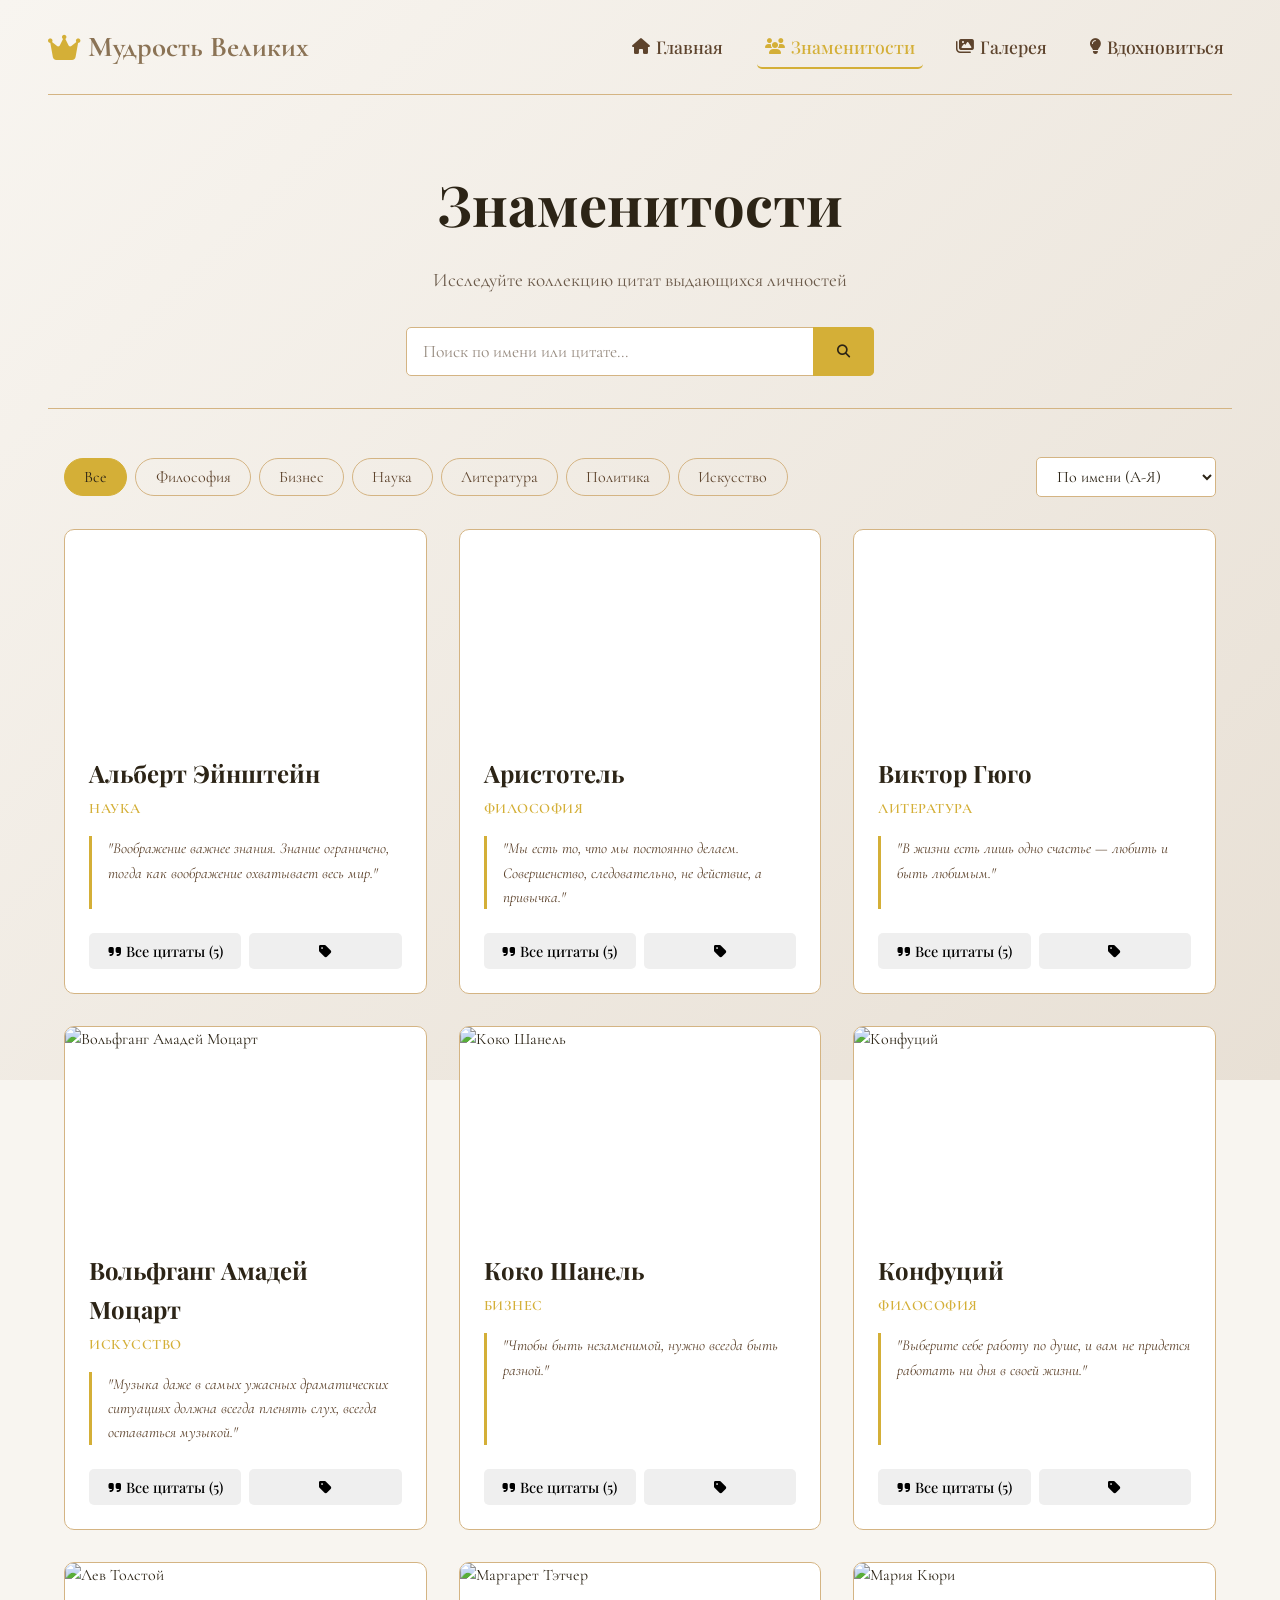
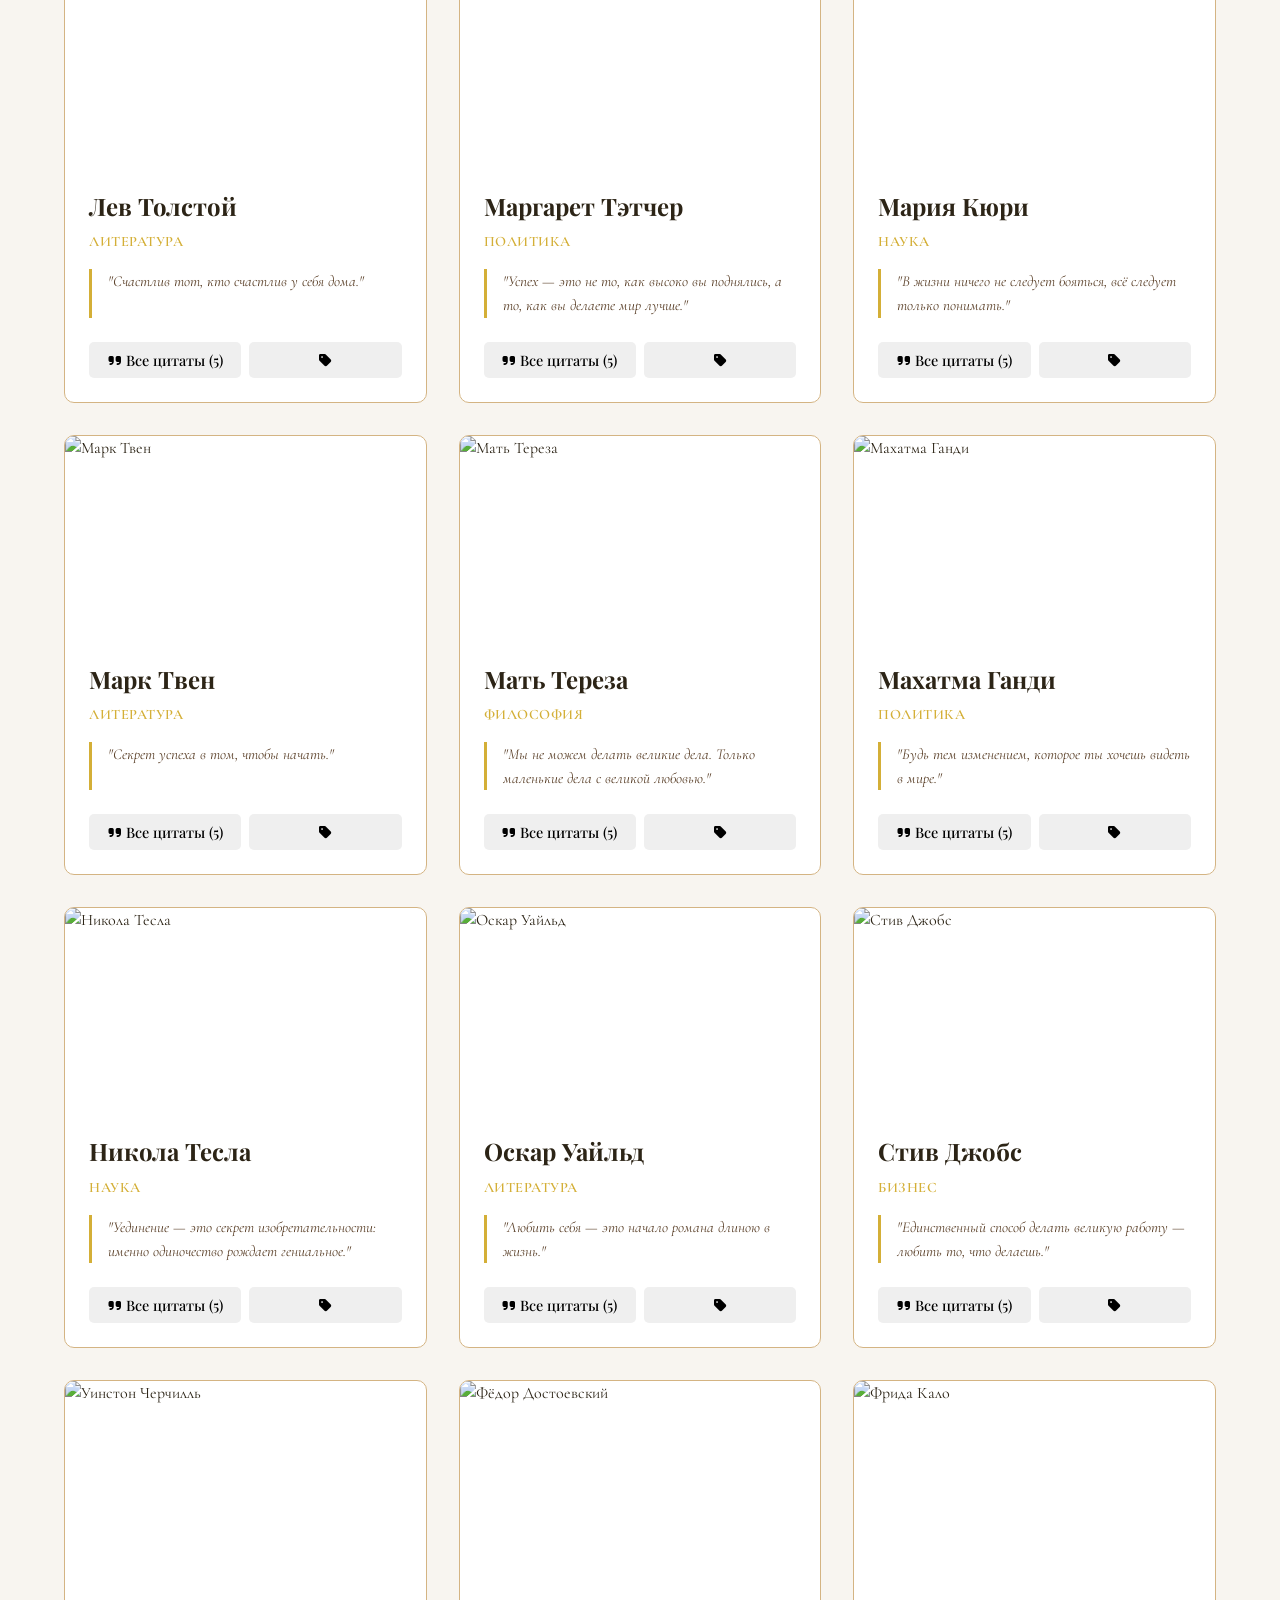
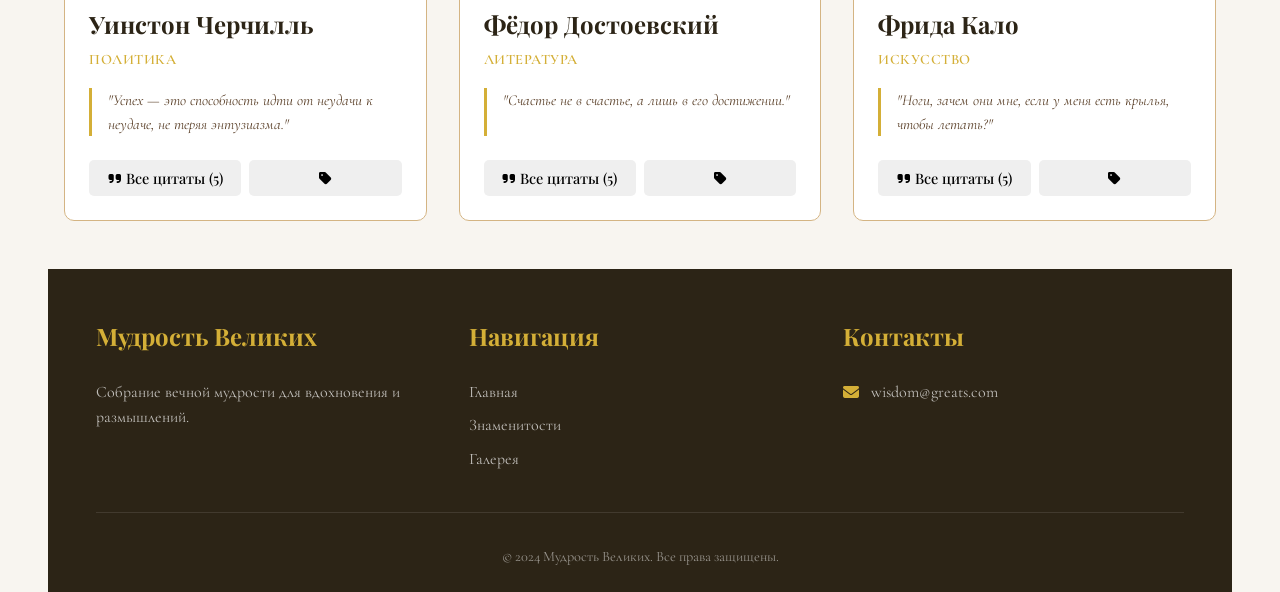
==== celebrities.html @ a95e8fc2 "Add files via upload" ====
<!DOCTYPE html>
<html lang="ru">
<head>
    <meta charset="UTF-8">
    <meta name="viewport" content="width=device-width, initial-scale=1.0">
    <title>Мудрость Великих - Знаменитости</title>
    <link rel="stylesheet" href="style.css">
    <link rel="stylesheet" href="https://cdnjs.cloudflare.com/ajax/libs/font-awesome/6.4.0/css/all.min.css">
    <link href="https://fonts.googleapis.com/css2?family=Cormorant+Garamond:wght@400;500;600;700&family=Playfair+Display:wght@400;500;600;700&display=swap" rel="stylesheet">
</head>
<body>
    <div class="parallax-bg"></div>
    <div class="container">
        <header>
            <nav class="navbar">
                <div class="logo">
                    <i class="fas fa-crown"></i>
                    <span>Мудрость Великих</span>
                </div>
                <ul class="nav-links">
                    <li><a href="index.html"><i class="fas fa-home"></i> Главная</a></li>
                    <li><a href="celebrities.html" class="active"><i class="fas fa-users"></i> Знаменитости</a></li>
                    <li><a href="gallery.html"><i class="fas fa-images"></i> Галерея</a></li>
                    <li><a href="#" id="inspireBtn"><i class="fas fa-lightbulb"></i> Вдохновиться</a></li>
                </ul>
            </nav>
        </header>

        <main>
            <section class="page-header">
                <h1>Знаменитости</h1>
                <p>Исследуйте коллекцию цитат выдающихся личностей</p>
                <div class="search-box">
                    <input type="text" id="searchInput" placeholder="Поиск по имени или цитате...">
                    <button id="searchBtn"><i class="fas fa-search"></i></button>
                </div>
            </section>

            <section class="filter-section">
                <div class="filter-tags" id="categoryFilters">
                    <button class="filter-tag active" data-category="all">Все</button>
                    <button class="filter-tag" data-category="Философия">Философия</button>
                    <button class="filter-tag" data-category="Бизнес">Бизнес</button>
                    <button class="filter-tag" data-category="Наука">Наука</button>
                    <button class="filter-tag" data-category="Литература">Литература</button>
                    <button class="filter-tag" data-category="Политика">Политика</button>
                    <button class="filter-tag" data-category="Искусство">Искусство</button>
                </div>
                <div class="sort-options">
                    <select id="sortSelect">
                        <option value="name">По имени (А-Я)</option>
                        <option value="name-desc">По имени (Я-А)</option>
                    </select>
                </div>
            </section>

            <div class="category-header" id="categoryHeader" style="display: none;">
                <h2>Раздел: <span id="selectedCategory"></span></h2>
                <button class="btn btn-small" id="clearCategoryBtn"><i class="fas fa-times"></i> Очистить</button>
            </div>

            <section class="celebrities-grid" id="celebritiesContainer">
            </section>

            <div class="modal" id="quoteModal">
                <div class="modal-content">
                    <span class="close-modal">&times;</span>
                    <div class="modal-body" id="modalBody"></div>
                </div>
            </div>
        </main>

        <footer>
            <div class="footer-content">
                <div class="footer-section">
                    <h3>Мудрость Великих</h3>
                    <p>Собрание вечной мудрости для вдохновения и размышлений.</p>
                </div>
                <div class="footer-section">
                    <h3>Навигация</h3>
                    <ul>
                        <li><a href="index.html">Главная</a></li>
                        <li><a href="celebrities.html">Знаменитости</a></li>
                        <li><a href="gallery.html">Галерея</a></li>
                    </ul>
                </div>
                <div class="footer-section">
                    <h3>Контакты</h3>
                    <p><i class="fas fa-envelope"></i> wisdom@greats.com</p>
                </div>
            </div>
            <div class="footer-bottom">
                <p>&copy; 2024 Мудрость Великих. Все права защищены.</p>
            </div>
        </footer>
    </div>

    <div class="fullscreen-modal" id="inspireModal">
        <div class="fullscreen-modal-content">
            <span class="close-fullscreen-modal">&times;</span>
            <div class="fullscreen-modal-body" id="inspireModalBody">
                <div class="loading-spinner">
                    <i class="fas fa-spinner fa-spin"></i>
                </div>
            </div>
        </div>
    </div>

    <script src="data.js"></script>
    <script src="script.js"></script>
</body>
</html>
---- style.css ----
* {
    margin: 0;
    padding: 0;
    box-sizing: border-box;
}

:root {
    --gold: #d4af37;
    --gold-dark: #b8941f;
    --brown-dark: #2c2416;
    --brown-medium: #5d432c;
    --brown-light: #8b7355;
    --cream: #f8f5f0;
    --cream-dark: #e8e0d5;
    --text-primary: #2c2416;
    --text-secondary: #5d432c;
    --text-muted: #6b5a4a;
    --bg-primary: #f8f5f0;
    --bg-secondary: #ffffff;
    --border-color: #d4b483;
    --spacing-xs: 0.5rem;
    --spacing-sm: 1rem;
    --spacing-md: 1.5rem;
    --spacing-lg: 2rem;
    --spacing-xl: 3rem;
    --border-radius: 10px;
    --container-padding: clamp(1rem, 5vw, 3rem);
    --shadow: 0 4px 6px rgba(0, 0, 0, 0.1);
    --shadow-hover: 0 8px 16px rgba(0, 0, 0, 0.15);
}

html {
    font-size: 16px;
    scroll-behavior: smooth;
}

body {
    font-family: 'Cormorant Garamond', serif;
    background-color: var(--bg-primary);
    color: var(--text-primary);
    line-height: 1.6;
    position: relative;
    overflow-x: hidden;
    min-height: 100vh;
}

.parallax-bg {
    position: fixed;
    top: 0;
    left: 0;
    width: 100%;
    height: 120%;
    background-image: url('https://www.transparenttextures.com/patterns/old-wall.png'), 
                      linear-gradient(135deg, var(--cream) 0%, var(--cream-dark) 100%);
    z-index: -1;
    will-change: transform;
}

.container {
    max-width: 1440px;
    margin: 0 auto;
    padding: 0 var(--container-padding);
    position: relative;
    z-index: 1;
    width: 100%;
}

/* Навигация */
.navbar {
    display: flex;
    justify-content: space-between;
    align-items: center;
    padding: var(--spacing-md) 0;
    border-bottom: 1px solid var(--border-color);
    margin-bottom: var(--spacing-lg);
    flex-wrap: wrap;
    gap: var(--spacing-sm);
}

.logo {
    display: flex;
    align-items: center;
    font-size: clamp(1.5rem, 4vw, 1.8rem);
    font-weight: 700;
    color: var(--brown-light);
    white-space: nowrap;
}

.logo i {
    margin-right: var(--spacing-xs);
    color: var(--gold);
    font-size: clamp(1.2rem, 3vw, 1.8rem);
}

.nav-links {
    display: flex;
    list-style: none;
    flex-wrap: wrap;
    justify-content: flex-end;
    gap: clamp(0.5rem, 2vw, 2rem);
}

.nav-links li {
    margin: 0;
}

.nav-links a {
    text-decoration: none;
    color: var(--text-secondary);
    font-family: 'Playfair Display', serif;
    font-weight: 500;
    font-size: clamp(0.9rem, 2.5vw, 1.1rem);
    transition: all 0.3s ease;
    display: flex;
    align-items: center;
    padding: 0.5rem;
    border-radius: 5px;
    white-space: nowrap;
}

.nav-links a i {
    margin-right: 6px;
    font-size: 0.9em;
}

.nav-links a:hover {
    color: var(--gold);
    background-color: rgba(212, 175, 55, 0.1);
}

.nav-links a.active {
    color: var(--gold);
    border-bottom: 2px solid var(--gold);
    padding-bottom: calc(0.5rem - 2px);
}

/* Герой-секция */
.hero {
    background: linear-gradient(rgba(44, 36, 22, 0.85), rgba(44, 36, 22, 0.85)), 
                url('https://images.unsplash.com/photo-1506784983877-45594efa4cbe?ixlib=rb-4.0.3&auto=format&fit=crop&w=1200&q=80');
    background-size: cover;
    background-position: center;
    color: #ffffff;
    padding: clamp(3rem, 10vw, 6rem) clamp(1rem, 5vw, 2rem);
    text-align: center;
    border-radius: var(--border-radius);
    margin-bottom: var(--spacing-xl);
    position: relative;
    overflow: hidden;
}

.hero h1 {
    font-size: clamp(2rem, 8vw, 4rem);
    font-family: 'Playfair Display', serif;
    margin-bottom: var(--spacing-sm);
    position: relative;
    line-height: 1.2;
    color: #ffffff;
}

.gold-text {
    color: var(--gold);
    text-shadow: 2px 2px 4px rgba(0, 0, 0, 0.5);
}

.subtitle {
    font-size: clamp(1rem, 3vw, 1.3rem);
    margin-bottom: var(--spacing-lg);
    opacity: 0.95;
    font-family: 'Cormorant Garamond', serif;
    max-width: 800px;
    margin-left: auto;
    margin-right: auto;
    color: rgba(255, 255, 255, 0.9);
}

.cta-buttons {
    display: flex;
    justify-content: center;
    gap: var(--spacing-sm);
    margin-top: var(--spacing-lg);
    flex-wrap: wrap;
}

.btn {
    padding: clamp(0.6rem, 2vw, 0.8rem) clamp(1.5rem, 4vw, 2rem);
    border: none;
    border-radius: 5px;
    font-family: 'Playfair Display', serif;
    font-size: clamp(0.9rem, 2.5vw, 1.1rem);
    cursor: pointer;
    transition: all 0.3s ease;
    text-decoration: none;
    display: inline-block;
    text-align: center;
    min-width: 180px;
    font-weight: 500;
}

.btn-primary {
    background-color: var(--gold);
    color: var(--brown-dark);
}

.btn-primary:hover {
    background-color: var(--gold-dark);
    transform: translateY(-2px);
    box-shadow: var(--shadow-hover);
}

.btn-secondary {
    background-color: transparent;
    color: #ffffff;
    border: 2px solid #ffffff;
}

.btn-secondary:hover {
    background-color: rgba(255, 255, 255, 0.1);
}

.btn-small {
    padding: 0.5rem 1rem;
    font-size: 0.9rem;
    min-width: auto;
}

/* Секции */
section {
    margin-bottom: var(--spacing-xl);
}

section h2 {
    font-family: 'Playfair Display', serif;
    font-size: clamp(1.8rem, 5vw, 2.5rem);
    color: var(--text-primary);
    margin-bottom: var(--spacing-lg);
    text-align: center;
    position: relative;
    padding: 0 var(--spacing-sm);
}

section h2::after {
    content: '';
    display: block;
    width: min(100px, 30%);
    height: 2px;
    background-color: var(--gold);
    margin: var(--spacing-sm) auto 0;
}

/* Карточка цитаты */
.quote-card {
    background: var(--bg-secondary);
    border: 1px solid var(--border-color);
    border-radius: var(--border-radius);
    padding: clamp(1.5rem, 4vw, 2rem);
    box-shadow: var(--shadow);
    max-width: 800px;
    margin: 0 auto;
    position: relative;
}

.quote-card::before {
    content: '"';
    position: absolute;
    top: -20px;
    left: 20px;
    font-size: 5rem;
    color: var(--gold);
    opacity: 0.2;
    font-family: 'Playfair Display', serif;
}

.quote-text {
    font-size: clamp(1.2rem, 3vw, 1.5rem);
    font-style: italic;
    margin-bottom: var(--spacing-md);
    color: var(--text-primary);
    line-height: 1.8;
    padding-right: var(--spacing-sm);
}

.quote-author {
    display: flex;
    align-items: center;
    margin-bottom: var(--spacing-md);
    flex-wrap: wrap;
    gap: var(--spacing-sm);
}

.author-avatar {
    width: clamp(50px, 8vw, 60px);
    height: clamp(50px, 8vw, 60px);
    border-radius: 50%;
    border: 3px solid var(--gold);
    object-fit: cover;
}

.author-info h4 {
    font-family: 'Playfair Display', serif;
    font-size: clamp(1rem, 2.5vw, 1.2rem);
    color: var(--text-primary);
}

.author-info p {
    color: var(--text-muted);
    font-size: clamp(0.8rem, 2vw, 0.9rem);
}

.quote-actions {
    display: flex;
    justify-content: flex-end;
}

/* Карта мира */
.world-map-section {
    margin-bottom: var(--spacing-xl);
    text-align: center;
    padding: 0 var(--spacing-sm);
}

.world-map-section p {
    color: var(--text-muted);
    margin-bottom: var(--spacing-md);
}

.world-map {
    height: clamp(300px, 50vh, 500px);
    width: 100%;
    border-radius: var(--border-radius);
    border: 2px solid var(--border-color);
    box-shadow: var(--shadow);
    z-index: 1;
    margin-top: var(--spacing-md);
}

/* О нас */
.about-content {
    display: grid;
    grid-template-columns: repeat(auto-fit, minmax(300px, 1fr));
    gap: var(--spacing-lg);
    align-items: center;
    padding: 0 var(--spacing-sm);
}

.about-text {
    text-align: left;
}

.about-text p {
    margin-bottom: var(--spacing-sm);
    font-size: clamp(1rem, 2.5vw, 1.1rem);
    color: var(--text-secondary);
    line-height: 1.8;
}

.about-stats {
    display: flex;
    justify-content: space-around;
    flex-wrap: wrap;
    gap: var(--spacing-md);
}

.stat {
    text-align: center;
    padding: var(--spacing-sm);
    min-width: 120px;
}

.stat i {
    font-size: clamp(1.5rem, 4vw, 2rem);
    color: var(--gold);
    margin-bottom: var(--spacing-xs);
}

.stat h3 {
    font-size: clamp(1.5rem, 4vw, 2rem);
    color: var(--text-primary);
    font-family: 'Playfair Display', serif;
}

.stat p {
    color: var(--text-muted);
    font-size: clamp(0.9rem, 2vw, 1rem);
}

/* Страница знаменитостей */
.page-header {
    text-align: center;
    margin-bottom: var(--spacing-xl);
    padding: var(--spacing-lg) 0;
    border-bottom: 1px solid var(--border-color);
}

.page-header h1 {
    font-family: 'Playfair Display', serif;
    font-size: clamp(2rem, 6vw, 3.5rem);
    color: var(--text-primary);
    margin-bottom: var(--spacing-sm);
    padding: 0 var(--spacing-sm);
}

.page-header p {
    font-size: clamp(1rem, 2.5vw, 1.2rem);
    color: var(--text-muted);
    max-width: 600px;
    margin: 0 auto var(--spacing-lg);
    padding: 0 var(--spacing-sm);
}

.search-box {
    max-width: 500px;
    margin: 0 auto;
    position: relative;
    padding: 0 var(--spacing-sm);
}

.search-box input {
    width: 100%;
    padding: 0.8rem 1rem;
    border: 1px solid var(--border-color);
    border-radius: 5px;
    font-family: 'Cormorant Garamond', serif;
    font-size: 1.1rem;
    background-color: var(--bg-secondary);
    color: var(--text-primary);
}

.search-box input::placeholder {
    color: var(--text-muted);
    opacity: 0.7;
}

.search-box button {
    position: absolute;
    right: var(--spacing-sm);
    top: 0;
    height: 100%;
    background-color: var(--gold);
    border: none;
    border-radius: 0 5px 5px 0;
    padding: 0 1.5rem;
    cursor: pointer;
    color: var(--brown-dark);
}

.filter-section {
    display: flex;
    justify-content: space-between;
    align-items: center;
    margin-bottom: var(--spacing-lg);
    flex-wrap: wrap;
    gap: var(--spacing-md);
    padding: 0 var(--spacing-sm);
}

.filter-tags {
    display: flex;
    flex-wrap: wrap;
    gap: 0.5rem;
    flex: 1;
}

.filter-tag {
    padding: 0.5rem 1.2rem;
    border: 1px solid var(--border-color);
    background-color: transparent;
    border-radius: 25px;
    cursor: pointer;
    font-family: 'Cormorant Garamond', serif;
    font-size: clamp(0.9rem, 2vw, 1rem);
    transition: all 0.3s ease;
    color: var(--text-secondary);
    white-space: nowrap;
}

.filter-tag:hover {
    background-color: rgba(212, 175, 55, 0.1);
}

.filter-tag.active {
    background-color: var(--gold);
    color: var(--brown-dark);
    border-color: var(--gold);
}

.sort-options {
    min-width: 180px;
}

.sort-options select {
    width: 100%;
    padding: 0.5rem 1rem;
    border: 1px solid var(--border-color);
    border-radius: 5px;
    background-color: var(--bg-secondary);
    font-family: 'Cormorant Garamond', serif;
    font-size: 1rem;
    color: var(--text-primary);
    cursor: pointer;
}

.category-header {
    display: flex;
    justify-content: space-between;
    align-items: center;
    margin: 0 var(--spacing-sm) var(--spacing-lg);
    padding: var(--spacing-sm) var(--spacing-md);
    background-color: rgba(212, 175, 55, 0.1);
    border-radius: 5px;
    border-left: 4px solid var(--gold);
    flex-wrap: wrap;
    gap: var(--spacing-sm);
}

.category-header h2 {
    font-family: 'Playfair Display', serif;
    color: var(--text-primary);
    font-size: clamp(1.2rem, 3vw, 1.5rem);
    margin: 0;
}

.category-header span {
    color: var(--gold);
    font-weight: bold;
}

/* Сетка знаменитостей */
.celebrities-grid {
    display: grid;
    grid-template-columns: repeat(auto-fill, minmax(280px, 1fr));
    gap: clamp(1rem, 3vw, 2rem);
    margin-bottom: var(--spacing-xl);
    padding: 0 var(--spacing-sm);
}

.celebrity-card {
    background: var(--bg-secondary);
    border: 1px solid var(--border-color);
    border-radius: var(--border-radius);
    overflow: hidden;
    transition: transform 0.3s ease, box-shadow 0.3s ease;
    position: relative;
    cursor: pointer;
    height: 100%;
    display: flex;
    flex-direction: column;
}

.celebrity-card:hover {
    transform: translateY(-5px);
    box-shadow: var(--shadow-hover);
}

.celebrity-image {
    height: 200px;
    overflow: hidden;
    position: relative;
}

.celebrity-image::after {
    content: '';
    position: absolute;
    bottom: 0;
    left: 0;
    right: 0;
    height: 50px;
    background: linear-gradient(to top, var(--bg-secondary), transparent);
    pointer-events: none;
}

.celebrity-image img {
    width: 100%;
    height: 100%;
    object-fit: cover;
    transition: transform 0.3s ease;
}

.celebrity-card:hover .celebrity-image img {
    transform: scale(1.05);
}

.celebrity-info {
    padding: var(--spacing-md);
    flex: 1;
    display: flex;
    flex-direction: column;
}

.celebrity-info h3 {
    font-family: 'Playfair Display', serif;
    font-size: clamp(1.2rem, 3vw, 1.5rem);
    color: var(--text-primary);
    margin-bottom: 0.3rem;
}

.celebrity-category {
    color: var(--gold);
    font-size: 0.9rem;
    margin-bottom: var(--spacing-sm);
    font-weight: 600;
    text-transform: uppercase;
    letter-spacing: 0.5px;
}

.celebrity-quote {
    font-style: italic;
    color: var(--text-secondary);
    margin-bottom: var(--spacing-md);
    line-height: 1.6;
    border-left: 3px solid var(--gold);
    padding-left: var(--spacing-sm);
    font-size: 0.95rem;
    flex: 1;
}

.celebrity-actions {
    display: flex;
    gap: 0.5rem;
    margin-top: auto;
}

.celebrity-actions .btn {
    flex: 1;
    padding: 0.5rem;
    font-size: 0.9rem;
}

/* Модальные окна */
.modal {
    display: none;
    position: fixed;
    top: 0;
    left: 0;
    width: 100%;
    height: 100%;
    background-color: rgba(0, 0, 0, 0.85);
    z-index: 1000;
    justify-content: center;
    align-items: center;
    padding: var(--spacing-md);
}

.modal-content {
    background-color: var(--bg-secondary);
    padding: clamp(1.5rem, 5vw, 2rem);
    border-radius: var(--border-radius);
    max-width: 600px;
    width: 100%;
    max-height: 80vh;
    overflow-y: auto;
    position: relative;
    margin: auto;
    border: 1px solid var(--border-color);
}

.close-modal {
    position: absolute;
    top: var(--spacing-sm);
    right: var(--spacing-md);
    font-size: 2rem;
    cursor: pointer;
    color: var(--text-muted);
    line-height: 1;
    z-index: 1001;
    transition: color 0.3s;
}

.close-modal:hover {
    color: var(--gold);
}

/* Fullscreen модальное окно */
.fullscreen-modal {
    display: none;
    position: fixed;
    top: 0;
    left: 0;
    width: 100%;
    height: 100%;
    background: linear-gradient(135deg, rgba(44,36,22,0.98) 0%, rgba(92,76,58,0.98) 100%);
    z-index: 2000;
    justify-content: center;
    align-items: center;
    padding: var(--spacing-lg);
}

.fullscreen-modal-content {
    width: 100%;
    max-width: 900px;
    position: relative;
    margin: auto;
}

.close-fullscreen-modal {
    position: absolute;
    top: -50px;
    right: 0;
    font-size: 3rem;
    color: var(--gold);
    cursor: pointer;
    transition: color 0.3s;
    z-index: 2001;
    line-height: 1;
}

@media (max-width: 768px) {
    .close-fullscreen-modal {
        top: -40px;
        font-size: 2.5rem;
    }
}

.close-fullscreen-modal:hover {
    color: #ffffff;
}

.fullscreen-modal-body {
    color: #ffffff;
    text-align: center;
}

.fullscreen-quote-content {
    padding: var(--spacing-lg);
}

.fullscreen-quote-icon {
    font-size: clamp(3rem, 10vw, 5rem);
    color: var(--gold);
    margin-bottom: var(--spacing-lg);
    opacity: 0.8;
}

.fullscreen-quote-text {
    font-size: clamp(1.5rem, 5vw, 3rem);
    font-family: 'Playfair Display', serif;
    line-height: 1.4;
    margin-bottom: var(--spacing-xl);
    font-style: italic;
    color: #ffffff;
}

.fullscreen-quote-author {
    display: flex;
    align-items: center;
    justify-content: center;
    gap: clamp(1rem, 3vw, 2rem);
    margin-bottom: var(--spacing-xl);
    flex-wrap: wrap;
}

.fullscreen-quote-author img {
    width: clamp(60px, 15vw, 100px);
    height: clamp(60px, 15vw, 100px);
    border-radius: 50%;
    border: 4px solid var(--gold);
    object-fit: cover;
}

.fullscreen-quote-author h3 {
    font-size: clamp(1.5rem, 4vw, 2rem);
    margin-bottom: 0.3rem;
    color: #ffffff;
}

.fullscreen-quote-author p {
    font-size: clamp(1rem, 2.5vw, 1.2rem);
    color: rgba(255, 255, 255, 0.8);
}

.fullscreen-quote-years {
    font-size: 0.9rem !important;
    color: rgba(255, 255, 255, 0.6) !important;
}

.fullscreen-new-quote {
    font-size: clamp(1rem, 3vw, 1.3rem);
    padding: clamp(0.8rem, 2vw, 1rem) clamp(2rem, 5vw, 3rem);
}

/* Галерея */
.gallery-grid {
    display: grid;
    grid-template-columns: repeat(auto-fill, minmax(300px, 1fr));
    gap: clamp(1rem, 3vw, 1.5rem);
    margin-bottom: var(--spacing-xl);
    padding: 0 var(--spacing-sm);
}

.gallery-item {
    position: relative;
    height: 300px;
    border-radius: var(--border-radius);
    overflow: hidden;
    cursor: pointer;
}

.gallery-item img {
    width: 100%;
    height: 100%;
    object-fit: cover;
    transition: transform 0.5s ease;
}

.gallery-item:hover img {
    transform: scale(1.05);
}

.gallery-overlay {
    position: absolute;
    bottom: 0;
    left: 0;
    right: 0;
    background: linear-gradient(transparent, rgba(44, 36, 22, 0.95));
    color: #ffffff;
    padding: 2rem 1.5rem 1.5rem;
    transform: translateY(100%);
    transition: transform 0.3s ease;
}

@media (min-width: 769px) {
    .gallery-item:hover .gallery-overlay {
        transform: translateY(0);
    }
}

@media (max-width: 768px) {
    .gallery-overlay {
        transform: translateY(0);
        background: linear-gradient(transparent, rgba(44, 36, 22, 0.9));
    }
}

.gallery-overlay h3 {
    font-family: 'Playfair Display', serif;
    font-size: 1.5rem;
    margin-bottom: 0.5rem;
    color: #ffffff;
}

.gallery-overlay p {
    font-size: 0.9rem;
    opacity: 0.9;
    margin-bottom: 1rem;
    font-style: italic;
    color: rgba(255, 255, 255, 0.9);
}

.gallery-tags {
    display: flex;
    gap: 0.5rem;
    flex-wrap: wrap;
}

.gallery-tag {
    background-color: rgba(212, 175, 55, 0.9);
    color: var(--brown-dark);
    padding: 0.3rem 0.8rem;
    border-radius: 15px;
    font-size: 0.8rem;
    font-weight: 600;
}

/* Таймлайн */
.timeline-section {
    margin-bottom: var(--spacing-xl);
    padding: 0 var(--spacing-sm);
}

.timeline {
    position: relative;
    max-width: 800px;
    margin: 0 auto;
}

.timeline::before {
    content: '';
    position: absolute;
    left: 50%;
    transform: translateX(-50%);
    width: 2px;
    height: 100%;
    background-color: var(--gold);
}

.timeline-item {
    display: flex;
    align-items: center;
    margin-bottom: var(--spacing-lg);
    position: relative;
}

.timeline-item:nth-child(odd) {
    flex-direction: row-reverse;
}

.timeline-date {
    flex: 1;
    padding: var(--spacing-sm);
    background-color: var(--bg-primary);
    border: 1px solid var(--border-color);
    border-radius: 5px;
    text-align: center;
    font-weight: 600;
    color: var(--text-primary);
    font-family: 'Playfair Display', serif;
    font-size: clamp(0.9rem, 2vw, 1rem);
}

.timeline-content {
    flex: 2;
    padding: var(--spacing-md);
    background-color: var(--bg-secondary);
    border: 1px solid var(--border-color);
    border-radius: var(--border-radius);
    box-shadow: var(--shadow);
    margin: 0 clamp(1rem, 3vw, 2rem);
}

.timeline-content h3 {
    font-family: 'Playfair Display', serif;
    color: var(--text-primary);
    margin-bottom: 0.3rem;
    font-size: clamp(1.1rem, 2.5vw, 1.3rem);
}

.timeline-content p {
    font-size: clamp(0.9rem, 2vw, 1rem);
    color: var(--text-muted);
}

/* Мобильная версия таймлайна */
@media (max-width: 768px) {
    .timeline::before {
        left: 20px;
    }
    
    .timeline-item {
        flex-direction: row !important;
        margin-left: 40px;
    }
    
    .timeline-item:nth-child(odd) {
        flex-direction: row !important;
    }
    
    .timeline-date {
        position: absolute;
        left: -60px;
        width: 50px;
        font-size: 0.8rem;
        padding: 0.5rem;
        background-color: var(--gold);
        color: var(--brown-dark);
    }
    
    .timeline-content {
        margin: 0 0 0 var(--spacing-md);
        flex: 1;
    }
}

/* Цитаты в модальном окне */
.celebrity-quotes-header {
    text-align: center;
    margin-bottom: var(--spacing-lg);
    padding-bottom: var(--spacing-md);
    border-bottom: 2px solid var(--gold);
}

.celebrity-quotes-header h2 {
    font-family: 'Playfair Display', serif;
    color: var(--text-primary);
    font-size: clamp(1.5rem, 4vw, 2rem);
}

.quotes-list {
    display: flex;
    flex-direction: column;
    gap: var(--spacing-md);
}

.quote-item {
    padding: var(--spacing-md);
    border-left: 4px solid var(--gold);
    background-color: var(--bg-primary);
    border-radius: 0 5px 5px 0;
    transition: all 0.3s ease;
    opacity: 0;
    transform: translateY(20px);
}

.quote-item.typewriter-animate {
    animation: slideIn 0.5s ease forwards;
}

.quote-item i {
    color: var(--gold);
    margin-right: 0.5rem;
    font-size: 1.2rem;
}

.quote-item p {
    font-size: clamp(1rem, 2.5vw, 1.1rem);
    font-style: italic;
    color: var(--text-secondary);
    display: inline;
}

/* Попап на карте */
.map-popup {
    text-align: center;
    min-width: 200px;
    max-width: 250px;
    padding: 0.5rem;
}

.map-popup h3 {
    font-family: 'Playfair Display', serif;
    color: var(--text-primary);
    margin-bottom: 0.3rem;
    font-size: 1.2rem;
}

.map-popup p {
    margin: 0.3rem 0;
    font-size: 0.9rem;
    color: var(--text-muted);
}

.map-popup-quotes {
    margin: 0.8rem 0;
    padding: 0.5rem;
    background-color: var(--bg-primary);
    border-radius: 5px;
    font-style: italic;
    color: var(--text-secondary);
    font-size: 0.85rem;
}

.map-popup .btn-small {
    margin-top: 0.5rem;
    width: 100%;
}

/* Футер */
footer {
    background-color: var(--brown-dark);
    color: rgba(255, 255, 255, 0.8);
    padding: var(--spacing-xl) 0 var(--spacing-md);
    margin-top: var(--spacing-xl);
    width: 100%;
}

.footer-content {
    display: grid;
    grid-template-columns: repeat(auto-fit, minmax(250px, 1fr));
    gap: var(--spacing-lg);
    margin-bottom: var(--spacing-lg);
    padding: 0 var(--container-padding);
}

.footer-section {
    text-align: left;
}

.footer-section h3 {
    font-family: 'Playfair Display', serif;
    font-size: 1.5rem;
    color: var(--gold);
    margin-bottom: var(--spacing-md);
}

.footer-section ul {
    list-style: none;
}

.footer-section ul li {
    margin-bottom: 0.5rem;
}

.footer-section ul li a {
    color: rgba(255, 255, 255, 0.7);
    text-decoration: none;
    transition: color 0.3s;
    font-size: 1rem;
}

.footer-section ul li a:hover {
    color: var(--gold);
}

.footer-section p {
    margin-bottom: 0.5rem;
    display: flex;
    align-items: center;
    gap: 0.5rem;
    font-size: 1rem;
    color: rgba(255, 255, 255, 0.7);
}

.footer-section p i {
    color: var(--gold);
    width: 20px;
}

.footer-bottom {
    text-align: center;
    padding-top: var(--spacing-lg);
    border-top: 1px solid rgba(255, 255, 255, 0.1);
    color: rgba(255, 255, 255, 0.5);
    font-size: 0.9rem;
    margin: 0 var(--container-padding);
}

/* Сообщения об ошибках */
.error-message, .no-results {
    text-align: center;
    padding: var(--spacing-xl);
    grid-column: 1 / -1;
}

.error-message i, .no-results i {
    font-size: 3rem;
    color: var(--gold);
    margin-bottom: var(--spacing-sm);
}

.error-message h3, .no-results h3 {
    color: var(--text-primary);
    margin-bottom: 0.5rem;
    font-size: 1.5rem;
}

.error-message p, .no-results p {
    color: var(--text-muted);
    font-size: 1.1rem;
}

/* Анимации */
@keyframes slideIn {
    to {
        opacity: 1;
        transform: translateY(0);
    }
}

@keyframes fadeIn {
    from {
        opacity: 0;
        transform: scale(0.9);
    }
    to {
        opacity: 1;
        transform: scale(1);
    }
}

.celebrity-card, .gallery-item, .quote-card {
    animation: fadeIn 0.5s ease-out;
}

/* Адаптивность для очень маленьких экранов */
@media (max-width: 480px) {
    :root {
        --spacing-lg: 1.5rem;
        --spacing-xl: 2rem;
    }
    
    .navbar {
        flex-direction: column;
        align-items: stretch;
    }
    
    .logo {
        justify-content: center;
    }
    
    .nav-links {
        justify-content: center;
    }
    
    .nav-links a {
        padding: 0.4rem;
        font-size: 0.85rem;
    }
    
    .btn {
        min-width: 140px;
    }
    
    .filter-section {
        flex-direction: column;
        align-items: stretch;
    }
    
    .filter-tags {
        justify-content: center;
    }
    
    .filter-tag {
        white-space: normal;
        text-align: center;
    }
    
    .category-header {
        flex-direction: column;
        text-align: center;
    }
    
    .celebrities-grid {
        grid-template-columns: 1fr;
    }
    
    .gallery-grid {
        grid-template-columns: 1fr;
    }
    
    .fullscreen-quote-author {
        flex-direction: column;
        text-align: center;
    }
    
    .footer-section {
        text-align: center;
    }
    
    .footer-section p {
        justify-content: center;
    }
}

/* Для планшетов */
@media (min-width: 481px) and (max-width: 768px) {
    .celebrities-grid {
        grid-template-columns: repeat(2, 1fr);
    }
    
    .gallery-grid {
        grid-template-columns: repeat(2, 1fr);
    }
    
    .about-content {
        grid-template-columns: 1fr;
        text-align: center;
    }
    
    .about-text {
        text-align: center;
    }
}

/* Для больших экранов */
@media (min-width: 1441px) {
    .container {
        max-width: 1600px;
    }
    
    .celebrities-grid {
        grid-template-columns: repeat(5, 1fr);
    }
    
    .gallery-grid {
        grid-template-columns: repeat(4, 1fr);
    }
}

/* Улучшения для touch-устройств */
@media (hover: none) {
    .gallery-overlay {
        transform: translateY(0);
        background: linear-gradient(transparent, rgba(44, 36, 22, 0.9));
    }
    
    .celebrity-card:hover {
        transform: none;
        box-shadow: var(--shadow);
    }
    
    .btn:hover {
        transform: none;
    }
}

/* Поддержка темной темы системы */
@media (prefers-color-scheme: dark) {
    :root {
        --text-primary: #f0f0f0;
        --text-secondary: #d0d0d0;
        --text-muted: #a0a0a0;
        --bg-primary: #1a1a1a;
        --bg-secondary: #2a2a2a;
        --border-color: #4a4a4a;
        --shadow: 0 4px 6px rgba(0, 0, 0, 0.3);
        --shadow-hover: 0 8px 16px rgba(0, 0, 0, 0.4);
    }
    
    .parallax-bg {
        background-image: url('https://www.transparenttextures.com/patterns/dark-wall.png'),
                          linear-gradient(135deg, #1a1a1a 0%, #2a2a2a 100%);
    }
    
    .filter-tag {
        background-color: var(--bg-secondary);
    }
    
    .filter-tag:hover {
        background-color: rgba(212, 175, 55, 0.2);
    }
    
    .search-box input {
        background-color: var(--bg-secondary);
        color: var(--text-primary);
    }
    
    .modal-content {
        border: 1px solid var(--border-color);
    }
    
    .quote-item {
        background-color: var(--bg-secondary);
    }
    
    .gallery-tag {
        background-color: var(--gold);
        color: #1a1a1a;
    }
    
    .gallery-overlay {
        background: linear-gradient(transparent, rgba(26, 26, 26, 0.95));
    }
}

/* Стили для коллекций */
.collections-section {
    margin-bottom: var(--spacing-xl);
    text-align: center;
}

.section-subtitle {
    color: var(--text-muted);
    margin-bottom: var(--spacing-lg);
    font-size: 1.2rem;
}

.collections-grid {
    display: grid;
    grid-template-columns: repeat(auto-fit, minmax(200px, 1fr));
    gap: var(--spacing-md);
    margin-top: var(--spacing-lg);
}

.collection-card {
    background: var(--bg-secondary);
    border: 1px solid var(--border-color);
    border-radius: var(--border-radius);
    padding: var(--spacing-lg);
    text-align: center;
    transition: all 0.3s ease;
    cursor: pointer;
    position: relative;
    overflow: hidden;
}

.collection-card:hover {
    transform: translateY(-5px);
    box-shadow: var(--shadow-hover);
    border-color: var(--gold);
}

.collection-card::before {
    content: '';
    position: absolute;
    top: 0;
    left: 0;
    right: 0;
    height: 4px;
    background: linear-gradient(90deg, var(--gold), var(--gold-dark));
    transform: scaleX(0);
    transition: transform 0.3s ease;
}

.collection-card:hover::before {
    transform: scaleX(1);
}

.collection-icon {
    font-size: 3rem;
    margin-bottom: var(--spacing-sm);
}

.collection-card h3 {
    font-family: 'Playfair Display', serif;
    color: var(--text-primary);
    margin-bottom: var(--spacing-xs);
    font-size: 1.3rem;
}

.collection-card p {
    color: var(--text-muted);
    font-size: 0.9rem;
    margin-bottom: var(--spacing-sm);
}

.collection-count {
    display: inline-block;
    padding: 0.3rem 0.8rem;
    background-color: rgba(212, 175, 55, 0.1);
    border-radius: 20px;
    color: var(--gold);
    font-size: 0.9rem;
    margin-bottom: var(--spacing-sm);
}

.collection-card .btn {
    width: 100%;
}

/* Модальное окно коллекции */
.modal-lg {
    max-width: 800px !important;
}

.collection-header {
    text-align: center;
    margin-bottom: var(--spacing-lg);
    padding-bottom: var(--spacing-md);
    border-bottom: 2px solid var(--gold);
}

.collection-header-icon {
    font-size: 4rem;
    margin-bottom: var(--spacing-sm);
}

.collection-header h2 {
    font-family: 'Playfair Display', serif;
    color: var(--text-primary);
    margin-bottom: var(--spacing-xs);
}

.collection-header p {
    color: var(--text-muted);
}

.collection-quotes-list {
    display: flex;
    flex-direction: column;
    gap: var(--spacing-md);
    max-height: 60vh;
    overflow-y: auto;
    padding-right: var(--spacing-sm);
}

.collection-quote-item {
    padding: var(--spacing-md);
    background-color: var(--bg-primary);
    border-radius: var(--border-radius);
    border-left: 4px solid var(--gold);
    animation: slideIn 0.5s ease forwards;
    opacity: 0;
    transform: translateY(20px);
}

.collection-quote-author {
    display: flex;
    align-items: center;
    gap: var(--spacing-sm);
    margin-bottom: var(--spacing-sm);
}

.collection-quote-author img {
    width: 50px;
    height: 50px;
    border-radius: 50%;
    object-fit: cover;
    border: 2px solid var(--gold);
}

.collection-quote-author h4 {
    font-family: 'Playfair Display', serif;
    color: var(--text-primary);
    margin-bottom: 0.2rem;
}

.collection-quote-author p {
    color: var(--text-muted);
    font-size: 0.9rem;
}

.collection-quote-text {
    font-style: italic;
    color: var(--text-secondary);
    line-height: 1.6;
    padding-left: var(--spacing-sm);
    border-left: 2px solid rgba(212, 175, 55, 0.3);
}

/* Анимация для появления цитат */
.fade-in {
    animation: fadeIn 0.5s ease forwards;
}

@keyframes fadeIn {
    from {
        opacity: 0;
        transform: translateY(20px);
    }
    to {
        opacity: 1;
        transform: translateY(0);
    }
}

/* Адаптивность для коллекций */
@media (max-width: 768px) {
    .collections-grid {
        grid-template-columns: repeat(2, 1fr);
    }
}

@media (max-width: 480px) {
    .collections-grid {
        grid-template-columns: 1fr;
    }
    
    .collection-quote-author {
        flex-direction: column;
        text-align: center;
    }
}
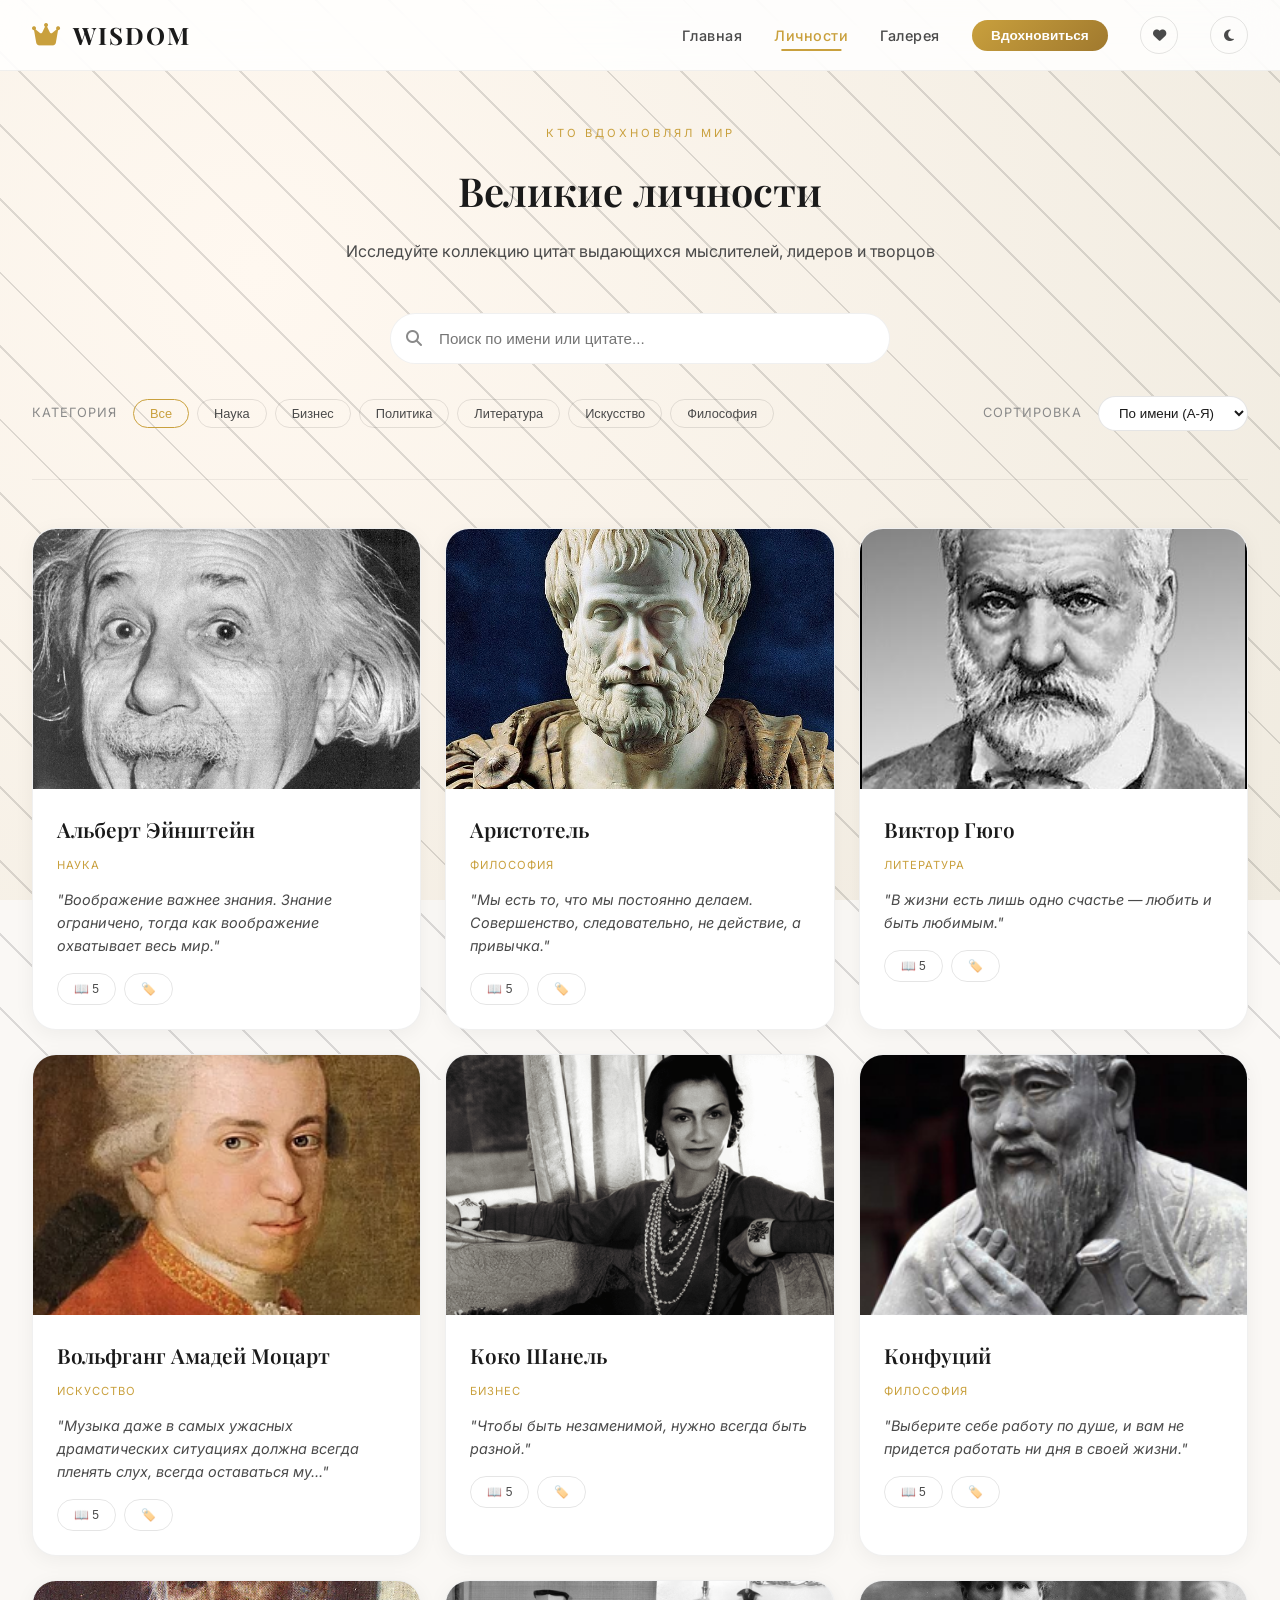
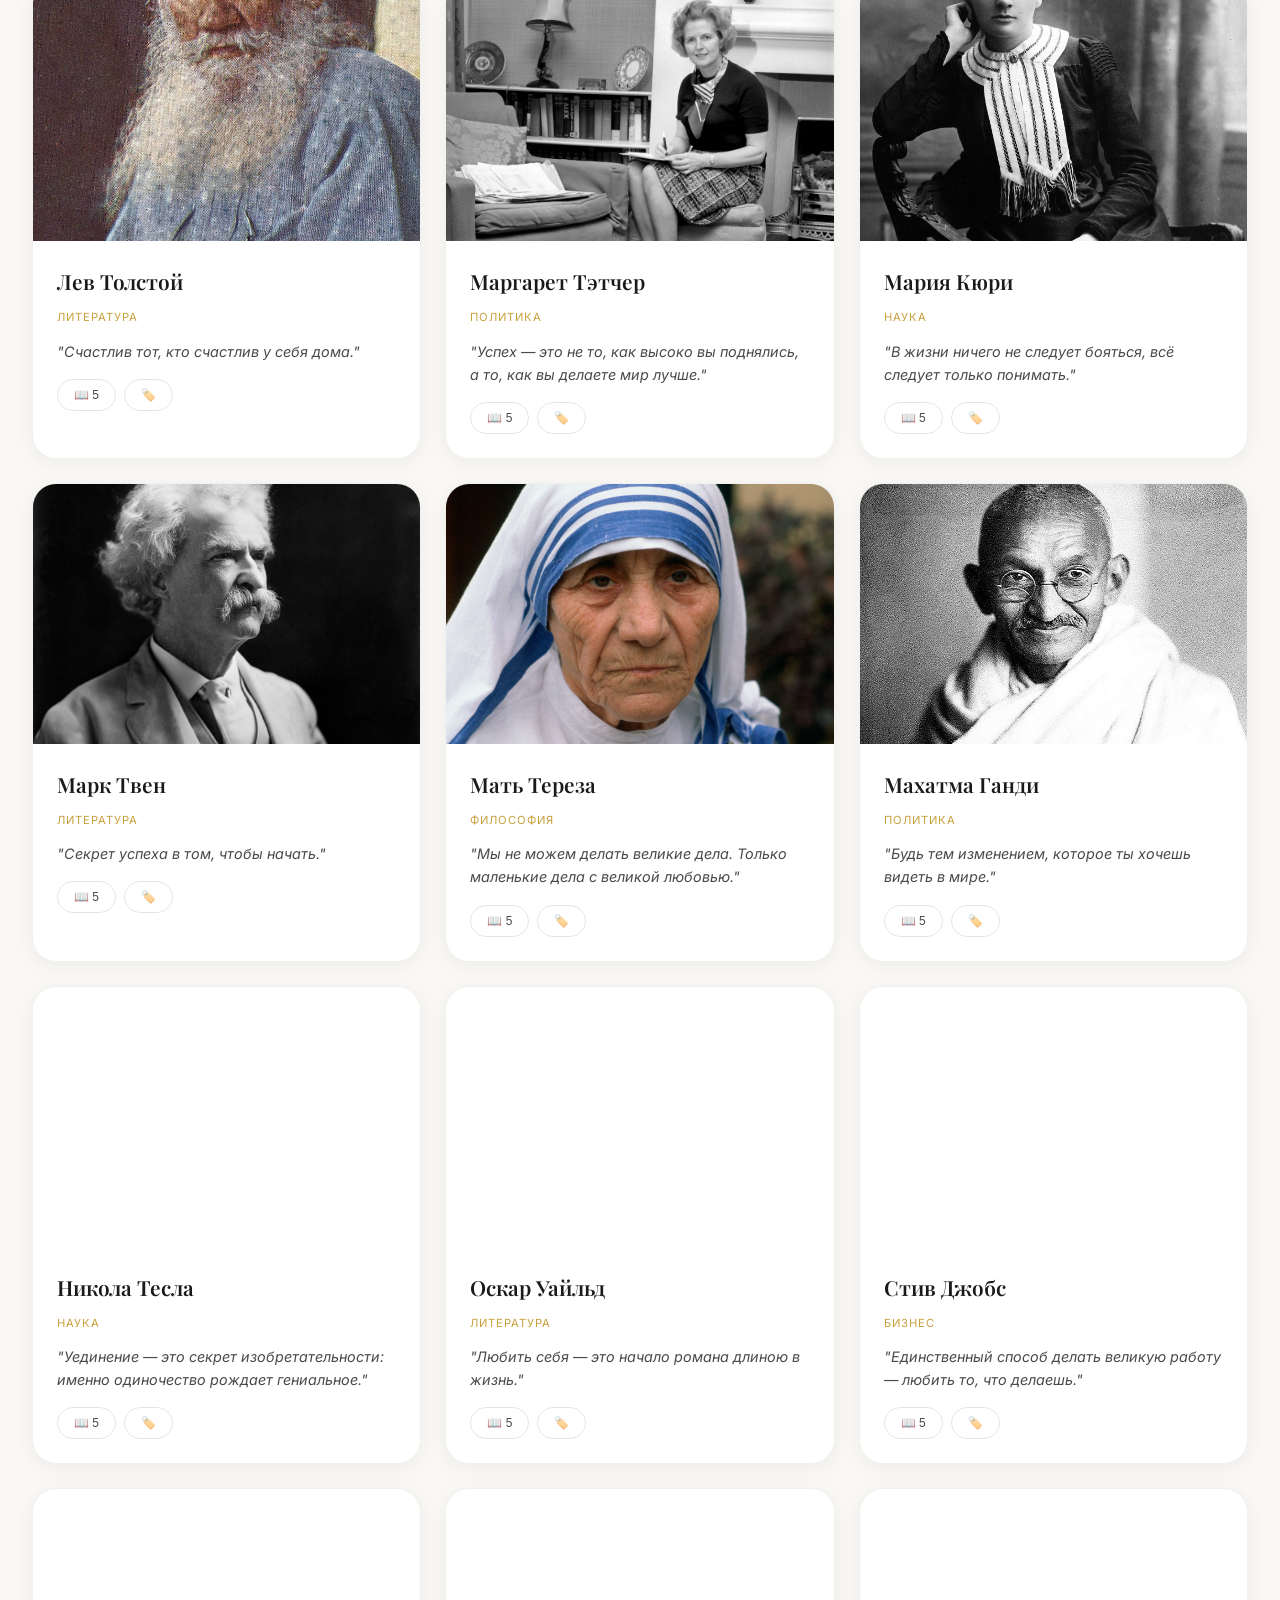
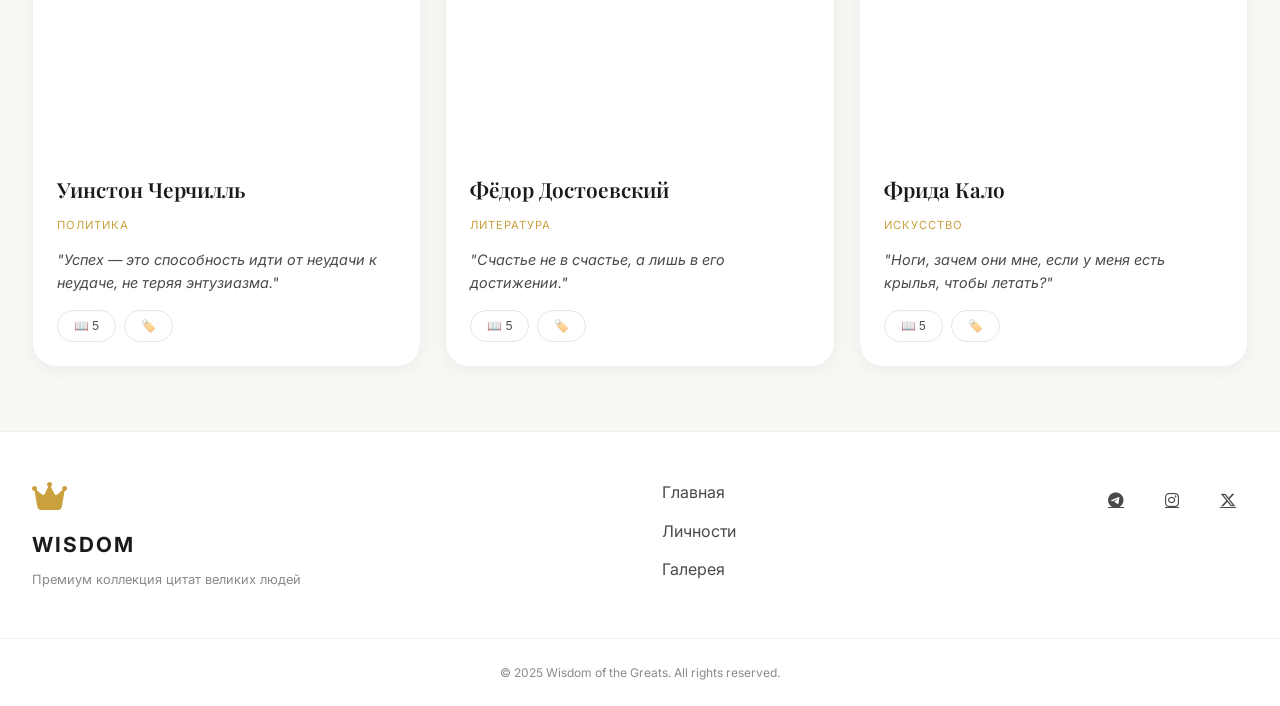
==== commit 87a80780: "Add files via upload" ====
--- a/celebrities.html
+++ b/celebrities.html
@@ -1,112 +1,111 @@
 <!DOCTYPE html>
 <html lang="ru">
+
 <head>
-    <meta charset="UTF-8">
-    <meta name="viewport" content="width=device-width, initial-scale=1.0">
-    <title>Мудрость Великих - Знаменитости</title>
-    <link rel="stylesheet" href="style.css">
-    <link rel="stylesheet" href="https://cdnjs.cloudflare.com/ajax/libs/font-awesome/6.4.0/css/all.min.css">
-    <link href="https://fonts.googleapis.com/css2?family=Cormorant+Garamond:wght@400;500;600;700&family=Playfair+Display:wght@400;500;600;700&display=swap" rel="stylesheet">
+  <meta charset="UTF-8">
+  <meta name="viewport" content="width=device-width, initial-scale=1.0, viewport-fit=cover">
+  <title>Личности | Мудрость Великих</title>
+  <link rel="stylesheet" href="style.css">
+  <link rel="stylesheet" href="https://cdnjs.cloudflare.com/ajax/libs/font-awesome/6.4.0/css/all.min.css">
+  <link
+    href="https://fonts.googleapis.com/css2?family=Inter:opsz,wght@14..32,300;14..32,400;14..32,500;14..32,600;14..32,700&family=Playfair+Display:wght@400;500;600;700;800;900&display=swap"
+    rel="stylesheet">
 </head>
+
 <body>
-    <div class="parallax-bg"></div>
-    <div class="container">
-        <header>
-            <nav class="navbar">
-                <div class="logo">
-                    <i class="fas fa-crown"></i>
-                    <span>Мудрость Великих</span>
-                </div>
-                <ul class="nav-links">
-                    <li><a href="index.html"><i class="fas fa-home"></i> Главная</a></li>
-                    <li><a href="celebrities.html" class="active"><i class="fas fa-users"></i> Знаменитости</a></li>
-                    <li><a href="gallery.html"><i class="fas fa-images"></i> Галерея</a></li>
-                    <li><a href="#" id="inspireBtn"><i class="fas fa-lightbulb"></i> Вдохновиться</a></li>
-                </ul>
-            </nav>
-        </header>
+  <div class="gradient-bg"></div>
+  <div class="parallax-bg"></div>
 
-        <main>
-            <section class="page-header">
-                <h1>Знаменитости</h1>
-                <p>Исследуйте коллекцию цитат выдающихся личностей</p>
-                <div class="search-box">
-                    <input type="text" id="searchInput" placeholder="Поиск по имени или цитате...">
-                    <button id="searchBtn"><i class="fas fa-search"></i></button>
-                </div>
-            </section>
+  <nav class="nav-premium">
+    <div class="nav-container">
+      <div class="logo-premium">
+        <i class="fas fa-crown"></i>
+        <span>WISDOM</span>
+      </div>
+      <div class="nav-links-premium">
+        <a href="index.html">Главная</a>
+        <a href="celebrities.html" class="active">Личности</a>
+        <a href="gallery.html">Галерея</a>
+        <button id="inspireBtnPremium" class="nav-cta">Вдохновиться</button>
+        <button id="favoritesBtnPremium" class="nav-icon"><i class="fas fa-heart"></i></button>
+        <button id="themeTogglePremium" class="nav-icon"><i class="fas fa-moon"></i></button>
+      </div>
+    </div>
+  </nav>
 
-            <section class="filter-section">
-                <div class="filter-tags" id="categoryFilters">
-                    <button class="filter-tag active" data-category="all">Все</button>
-                    <button class="filter-tag" data-category="Философия">Философия</button>
-                    <button class="filter-tag" data-category="Бизнес">Бизнес</button>
-                    <button class="filter-tag" data-category="Наука">Наука</button>
-                    <button class="filter-tag" data-category="Литература">Литература</button>
-                    <button class="filter-tag" data-category="Политика">Политика</button>
-                    <button class="filter-tag" data-category="Искусство">Искусство</button>
-                </div>
-                <div class="sort-options">
-                    <select id="sortSelect">
-                        <option value="name">По имени (А-Я)</option>
-                        <option value="name-desc">По имени (Я-А)</option>
-                    </select>
-                </div>
-            </section>
+  <main class="main-premium">
+    <div class="page-header-premium">
+      <div class="section-header center">
+        <span class="section-tag">Кто вдохновлял мир</span>
+        <h1>Великие личности</h1>
+        <p>Исследуйте коллекцию цитат выдающихся мыслителей, лидеров и творцов</p>
+      </div>
 
-            <div class="category-header" id="categoryHeader" style="display: none;">
-                <h2>Раздел: <span id="selectedCategory"></span></h2>
-                <button class="btn btn-small" id="clearCategoryBtn"><i class="fas fa-times"></i> Очистить</button>
-            </div>
+      <div class="search-premium">
+        <i class="fas fa-search"></i>
+        <input type="text" id="searchInputPremium" placeholder="Поиск по имени или цитате...">
+      </div>
 
-            <section class="celebrities-grid" id="celebritiesContainer">
-            </section>
-
-            <div class="modal" id="quoteModal">
-                <div class="modal-content">
-                    <span class="close-modal">&times;</span>
-                    <div class="modal-body" id="modalBody"></div>
-                </div>
-            </div>
-        </main>
-
-        <footer>
-            <div class="footer-content">
-                <div class="footer-section">
-                    <h3>Мудрость Великих</h3>
-                    <p>Собрание вечной мудрости для вдохновения и размышлений.</p>
-                </div>
-                <div class="footer-section">
-                    <h3>Навигация</h3>
-                    <ul>
-                        <li><a href="index.html">Главная</a></li>
-                        <li><a href="celebrities.html">Знаменитости</a></li>
-                        <li><a href="gallery.html">Галерея</a></li>
-                    </ul>
-                </div>
-                <div class="footer-section">
-                    <h3>Контакты</h3>
-                    <p><i class="fas fa-envelope"></i> wisdom@greats.com</p>
-                </div>
-            </div>
-            <div class="footer-bottom">
-                <p>&copy; 2024 Мудрость Великих. Все права защищены.</p>
-            </div>
-        </footer>
+      <div class="filters-premium">
+        <div class="filter-group">
+          <span class="filter-label">Категория</span>
+          <div class="filter-tags-premium" id="categoryFiltersPremium"></div>
+        </div>
+        <div class="filter-group">
+          <span class="filter-label">Сортировка</span>
+          <select id="sortSelectPremium" class="filter-select">
+            <option value="name">По имени (А-Я)</option>
+            <option value="name-desc">По имени (Я-А)</option>
+          </select>
+        </div>
+      </div>
     </div>
 
-    <div class="fullscreen-modal" id="inspireModal">
-        <div class="fullscreen-modal-content">
-            <span class="close-fullscreen-modal">&times;</span>
-            <div class="fullscreen-modal-body" id="inspireModalBody">
-                <div class="loading-spinner">
-                    <i class="fas fa-spinner fa-spin"></i>
-                </div>
-            </div>
-        </div>
+    <div class="celebrities-grid-premium" id="celebritiesContainerPremium"></div>
+    <div id="loadingTriggerPremium" class="loading-trigger"></div>
+  </main>
+
+  <footer class="footer-premium">
+    <div class="footer-content">
+      <div class="footer-brand">
+        <i class="fas fa-crown"></i>
+        <span>WISDOM</span>
+        <p>Премиум коллекция цитат великих людей</p>
+      </div>
+      <div class="footer-links">
+        <a href="index.html">Главная</a>
+        <a href="celebrities.html">Личности</a>
+        <a href="gallery.html">Галерея</a>
+      </div>
+      <div class="footer-social">
+        <a href="#"><i class="fab fa-telegram"></i></a>
+        <a href="#"><i class="fab fa-instagram"></i></a>
+        <a href="#"><i class="fab fa-x-twitter"></i></a>
+      </div>
     </div>
+    <div class="footer-bottom">
+      <p>© 2025 Wisdom of the Greats. All rights reserved.</p>
+    </div>
+  </footer>
 
-    <script src="data.js"></script>
-    <script src="script.js"></script>
+  <div class="modal-premium" id="quoteModalPremium">
+    <div class="modal-premium-content">
+      <button class="modal-close">&times;</button>
+      <div id="modalBodyPremium"></div>
+    </div>
+  </div>
+
+  <div class="modal-premium fullscreen" id="inspireModalPremium">
+    <div class="modal-premium-content fullscreen">
+      <button class="modal-close">&times;</button>
+      <div id="inspireModalBodyPremium"></div>
+    </div>
+  </div>
+
+  <div class="toast-premium" id="toastPremium"></div>
+
+  <script src="data.js"></script>
+  <script src="script.js"></script>
 </body>
+
 </html>
--- a/style.css
+++ b/style.css
@@ -1,1531 +1,1691 @@
 * {
-    margin: 0;
-    padding: 0;
-    box-sizing: border-box;
+  margin: 0;
+  padding: 0;
+  box-sizing: border-box;
 }
 
 :root {
-    --gold: #d4af37;
-    --gold-dark: #b8941f;
-    --brown-dark: #2c2416;
-    --brown-medium: #5d432c;
-    --brown-light: #8b7355;
-    --cream: #f8f5f0;
-    --cream-dark: #e8e0d5;
-    --text-primary: #2c2416;
-    --text-secondary: #5d432c;
-    --text-muted: #6b5a4a;
-    --bg-primary: #f8f5f0;
-    --bg-secondary: #ffffff;
-    --border-color: #d4b483;
-    --spacing-xs: 0.5rem;
-    --spacing-sm: 1rem;
-    --spacing-md: 1.5rem;
-    --spacing-lg: 2rem;
-    --spacing-xl: 3rem;
-    --border-radius: 10px;
-    --container-padding: clamp(1rem, 5vw, 3rem);
-    --shadow: 0 4px 6px rgba(0, 0, 0, 0.1);
-    --shadow-hover: 0 8px 16px rgba(0, 0, 0, 0.15);
-}
-
-html {
-    font-size: 16px;
-    scroll-behavior: smooth;
+  --gold: #c9a03d;
+  --gold-light: #dbb95c;
+  --gold-dark: #a0792e;
+  --transition: all 0.4s cubic-bezier(0.2, 0.9, 0.4, 1.1);
+  --border-radius-sm: 8px;
+  --border-radius-md: 16px;
+  --border-radius-lg: 24px;
+  --border-radius-xl: 32px;
+}
+
+:root {
+  --bg-primary: #faf8f5;
+  --bg-secondary: #ffffff;
+  --bg-card: #ffffff;
+  --bg-elevated: #f5f2ed;
+  --border-light: rgba(0, 0, 0, 0.06);
+  --border-medium: rgba(0, 0, 0, 0.1);
+  --text-primary: #1a1a1a;
+  --text-secondary: #4a4a4a;
+  --text-muted: #8a8a8a;
+  --shadow-sm: 0 4px 20px rgba(0, 0, 0, 0.05);
+  --shadow-md: 0 8px 40px rgba(0, 0, 0, 0.08);
+  --shadow-lg: 0 20px 60px rgba(0, 0, 0, 0.1);
+  --shadow-gold: 0 0 40px rgba(201, 160, 61, 0.15);
+}
+
+[data-theme="dark"] {
+  --bg-primary: #050505;
+  --bg-secondary: #0a0a0a;
+  --bg-card: #111111;
+  --bg-elevated: #1a1a1a;
+  --border-light: rgba(255, 255, 255, 0.05);
+  --border-medium: rgba(255, 255, 255, 0.08);
+  --text-primary: #ffffff;
+  --text-secondary: rgba(255, 255, 255, 0.7);
+  --text-muted: rgba(255, 255, 255, 0.4);
+  --shadow-sm: 0 4px 20px rgba(0, 0, 0, 0.3);
+  --shadow-md: 0 8px 40px rgba(0, 0, 0, 0.4);
+  --shadow-lg: 0 20px 60px rgba(0, 0, 0, 0.5);
 }
 
 body {
-    font-family: 'Cormorant Garamond', serif;
-    background-color: var(--bg-primary);
-    color: var(--text-primary);
-    line-height: 1.6;
-    position: relative;
-    overflow-x: hidden;
-    min-height: 100vh;
+  font-family: 'Inter', sans-serif;
+  background-color: var(--bg-primary);
+  color: var(--text-primary);
+  line-height: 1.6;
+  overflow-x: hidden;
+  transition: background-color 0.3s ease;
+}
+
+.gradient-bg {
+  position: fixed;
+  top: 0;
+  left: 0;
+  width: 100%;
+  height: 100%;
+  z-index: -3;
+  transition: background 0.3s ease-out;
+  background: radial-gradient(circle at 20% 30%, #fff8f0 0%, #f0ebe0 100%);
+}
+
+[data-theme="dark"] .gradient-bg {
+  background: radial-gradient(circle at 20% 30%, #0a0a1a 0%, #050505 100%);
+}
+
+body.gradient-1 .gradient-bg {
+  background: radial-gradient(circle at 20% 30%, #fff8f0 0%, #f0ebe0 100%);
+}
+
+body.gradient-2 .gradient-bg {
+  background: radial-gradient(circle at 50% 50%, #f5ede0 0%, #e8dfce 100%);
+}
+
+body.gradient-3 .gradient-bg {
+  background: radial-gradient(circle at 80% 70%, #ede4d5 0%, #ddd0bc 100%);
+}
+
+[data-theme="dark"] body.gradient-1 .gradient-bg {
+  background: radial-gradient(circle at 20% 30%, #0a0a1a 0%, #050505 100%);
+}
+
+[data-theme="dark"] body.gradient-2 .gradient-bg {
+  background: radial-gradient(circle at 50% 50%, #0f0f1a 0%, #080808 100%);
+}
+
+[data-theme="dark"] body.gradient-3 .gradient-bg {
+  background: radial-gradient(circle at 80% 70%, #15101a 0%, #0a0a0a 100%);
 }
 
 .parallax-bg {
-    position: fixed;
-    top: 0;
-    left: 0;
+  position: fixed;
+  top: 0;
+  left: 0;
+  width: 100%;
+  height: 120%;
+  background-image: repeating-linear-gradient(45deg,
+      transparent,
+      transparent 50px,
+      rgba(0, 0, 0, 0.12) 50px,
+      rgba(0, 0, 0, 0.12) 52px);
+  z-index: -2;
+  will-change: transform;
+  pointer-events: none;
+}
+
+[data-theme="dark"] .parallax-bg {
+  background-image: repeating-linear-gradient(45deg,
+      transparent,
+      transparent 50px,
+      rgba(255, 255, 255, 0.15) 50px,
+      rgba(255, 255, 255, 0.15) 52px);
+}
+
+.nav-premium {
+  position: sticky;
+  top: 0;
+  z-index: 100;
+  backdrop-filter: blur(20px);
+  background: rgba(255, 255, 255, 0.85);
+  border-bottom: 1px solid var(--border-light);
+  transition: background 0.3s ease;
+}
+
+[data-theme="dark"] .nav-premium {
+  background: rgba(5, 5, 5, 0.85);
+}
+
+.nav-container {
+  max-width: 1400px;
+  margin: 0 auto;
+  padding: 1rem 2rem;
+  display: flex;
+  justify-content: space-between;
+  align-items: center;
+}
+
+.logo-premium {
+  display: flex;
+  align-items: center;
+  gap: 10px;
+  font-family: 'Playfair Display', serif;
+  font-size: 1.5rem;
+  font-weight: 700;
+  letter-spacing: 2px;
+  transition: var(--transition);
+}
+
+.logo-premium i {
+  color: var(--gold);
+  font-size: 1.6rem;
+}
+
+.nav-links-premium {
+  display: flex;
+  align-items: center;
+  gap: 2rem;
+}
+
+.nav-links-premium a {
+  color: var(--text-secondary);
+  text-decoration: none;
+  font-size: 0.9rem;
+  font-weight: 500;
+  transition: var(--transition);
+  letter-spacing: 0.5px;
+  position: relative;
+}
+
+.nav-links-premium a::after {
+  content: '';
+  position: absolute;
+  bottom: -4px;
+  left: 50%;
+  width: 0;
+  height: 2px;
+  background: var(--gold);
+  transition: all 0.3s ease;
+  transform: translateX(-50%);
+}
+
+.nav-links-premium a:hover::after,
+.nav-links-premium a.active::after {
+  width: 80%;
+}
+
+.nav-links-premium a:hover,
+.nav-links-premium a.active {
+  color: var(--gold);
+}
+
+.nav-cta {
+  background: linear-gradient(135deg, var(--gold), var(--gold-dark));
+  border: none;
+  padding: 0.5rem 1.2rem;
+  border-radius: 40px;
+  color: #ffffff;
+  font-weight: 600;
+  font-size: 0.85rem;
+  cursor: pointer;
+  transition: var(--transition);
+}
+
+[data-theme="dark"] .nav-cta {
+  color: #050505;
+}
+
+.nav-cta:hover {
+  transform: translateY(-2px);
+  box-shadow: 0 4px 15px rgba(201, 160, 61, 0.3);
+}
+
+.nav-cta:active {
+  transform: scale(0.96);
+}
+
+.nav-icon {
+  background: transparent;
+  border: 1px solid var(--border-medium);
+  width: 38px;
+  height: 38px;
+  border-radius: 50%;
+  color: var(--text-secondary);
+  cursor: pointer;
+  transition: var(--transition);
+}
+
+.nav-icon:hover {
+  border-color: var(--gold);
+  color: var(--gold);
+}
+
+.nav-icon:active {
+  transform: scale(0.96);
+}
+
+.main-premium {
+  max-width: 1400px;
+  margin: 0 auto;
+  padding: 0 2rem;
+}
+
+.hero-premium {
+  min-height: 90vh;
+  display: flex;
+  flex-direction: column;
+  justify-content: center;
+  align-items: center;
+  text-align: center;
+  position: relative;
+}
+
+.hero-badge {
+  font-size: 0.75rem;
+  letter-spacing: 3px;
+  color: var(--gold);
+  margin-bottom: 1.5rem;
+  text-transform: uppercase;
+}
+
+.hero-title {
+  font-size: clamp(3rem, 8vw, 5.5rem);
+  font-family: 'Playfair Display', serif;
+  font-weight: 800;
+  line-height: 1.1;
+  margin-bottom: 1.5rem;
+}
+
+.hero-title-light {
+  display: block;
+  font-weight: 400;
+  color: var(--text-secondary);
+}
+
+.hero-title-gold {
+  display: block;
+  background: linear-gradient(135deg, var(--gold), #8b6914);
+  -webkit-background-clip: text;
+  background-clip: text;
+  color: transparent;
+}
+
+[data-theme="dark"] .hero-title-gold {
+  background: linear-gradient(135deg, var(--gold), #f5e6b8);
+  -webkit-background-clip: text;
+  background-clip: text;
+}
+
+.hero-subtitle {
+  font-size: 1.1rem;
+  color: var(--text-secondary);
+  max-width: 600px;
+  margin-bottom: 2rem;
+  line-height: 1.8;
+}
+
+.hero-buttons {
+  display: flex;
+  gap: 1rem;
+  margin-bottom: 4rem;
+}
+
+.btn-premium {
+  padding: 0.9rem 2rem;
+  border-radius: 40px;
+  font-weight: 600;
+  text-decoration: none;
+  transition: var(--transition);
+  cursor: pointer;
+  font-size: 0.9rem;
+  position: relative;
+  overflow: hidden;
+}
+
+.btn-premium:active {
+  transform: scale(0.96);
+}
+
+.btn-primary {
+  background: linear-gradient(135deg, var(--gold), var(--gold-dark));
+  color: #ffffff;
+  border: none;
+}
+
+[data-theme="dark"] .btn-primary {
+  color: #050505;
+}
+
+.btn-primary:hover {
+  transform: translateY(-3px);
+  box-shadow: 0 8px 25px rgba(201, 160, 61, 0.3);
+}
+
+.btn-outline {
+  background: transparent;
+  border: 1px solid var(--border-medium);
+  color: var(--text-primary);
+}
+
+.btn-outline:hover {
+  border-color: var(--gold);
+  background: rgba(201, 160, 61, 0.05);
+}
+
+.hero-stats {
+  display: flex;
+  gap: 3rem;
+}
+
+.hero-stat {
+  text-align: center;
+}
+
+.stat-number {
+  font-size: 2rem;
+  font-weight: 700;
+  font-family: 'Playfair Display', serif;
+  color: var(--gold);
+  display: block;
+}
+
+.stat-label {
+  font-size: 0.8rem;
+  color: var(--text-muted);
+  text-transform: uppercase;
+  letter-spacing: 1px;
+}
+
+.section-header {
+  margin-bottom: 3rem;
+  text-align: center;
+}
+
+.section-tag {
+  font-size: 0.7rem;
+  text-transform: uppercase;
+  letter-spacing: 3px;
+  color: var(--gold);
+  display: inline-block;
+  margin-bottom: 1rem;
+}
+
+.section-header h1,
+.section-header h2 {
+  font-size: 2.5rem;
+  font-family: 'Playfair Display', serif;
+  font-weight: 600;
+  margin-bottom: 1rem;
+}
+
+.section-header p {
+  color: var(--text-secondary);
+  max-width: 600px;
+  margin: 0 auto;
+}
+
+.envelope-section {
+  margin: 4rem 0;
+}
+
+.envelope-container {
+  display: flex;
+  justify-content: center;
+  align-items: center;
+  min-height: 400px;
+  perspective: 1000px;
+}
+
+.envelope {
+  position: relative;
+  width: 380px;
+  height: 260px;
+  cursor: pointer;
+  transform-style: preserve-3d;
+  transition: transform 0.6s cubic-bezier(0.2, 0.9, 0.4, 1.1);
+}
+
+.envelope.open {
+  transform: rotateX(180deg);
+}
+
+.envelope-front,
+.envelope-back {
+  position: absolute;
+  width: 100%;
+  height: 100%;
+  backface-visibility: hidden;
+  border-radius: var(--border-radius-md);
+  box-shadow: var(--shadow-lg);
+}
+
+.envelope-front {
+  background: var(--bg-card);
+  border: 2px solid var(--gold);
+  display: flex;
+  flex-direction: column;
+  overflow: hidden;
+}
+
+.envelope-flap {
+  background: var(--gold);
+  height: 120px;
+  clip-path: polygon(0% 0%, 100% 0%, 50% 60%);
+  transition: all 0.3s;
+}
+
+.envelope-body {
+  flex: 1;
+  display: flex;
+  flex-direction: column;
+  align-items: center;
+  justify-content: center;
+  gap: 1rem;
+  color: var(--text-secondary);
+}
+
+.envelope-body i {
+  font-size: 3rem;
+  color: var(--gold);
+}
+
+.envelope-back {
+  background: var(--bg-card);
+  border: 1px solid var(--border-light);
+  transform: rotateX(180deg);
+  display: flex;
+  align-items: center;
+  justify-content: center;
+  padding: 2rem;
+  text-align: center;
+}
+
+.envelope-quote-content {
+  display: flex;
+  flex-direction: column;
+  gap: 1rem;
+}
+
+.envelope-quote-content i {
+  font-size: 2rem;
+  color: var(--gold);
+}
+
+.envelope-quote-text {
+  font-size: 1.1rem;
+  font-style: italic;
+  line-height: 1.5;
+}
+
+.envelope-quote-author {
+  font-weight: 600;
+  color: var(--gold);
+  margin-top: 0.5rem;
+}
+
+.collections-grid-premium {
+  display: grid;
+  grid-template-columns: repeat(auto-fit, minmax(250px, 1fr));
+  gap: 1.5rem;
+  margin-bottom: 4rem;
+}
+
+.collection-card-premium {
+  background: var(--bg-card);
+  border: 1px solid var(--border-light);
+  border-radius: var(--border-radius-lg);
+  padding: 2rem;
+  text-align: center;
+  transition: all 0.5s cubic-bezier(0.2, 0.9, 0.4, 1.1);
+  cursor: pointer;
+  opacity: 0;
+  animation: fadeScale 0.5s ease forwards;
+  box-shadow: var(--shadow-sm);
+}
+
+.collection-card-premium:nth-child(1) {
+  animation-delay: 0.05s;
+}
+
+.collection-card-premium:nth-child(2) {
+  animation-delay: 0.1s;
+}
+
+.collection-card-premium:nth-child(3) {
+  animation-delay: 0.15s;
+}
+
+.collection-card-premium:nth-child(4) {
+  animation-delay: 0.2s;
+}
+
+.collection-card-premium:nth-child(5) {
+  animation-delay: 0.25s;
+}
+
+.collection-card-premium:hover {
+  transform: translateY(-8px) scale(1.02);
+  border-color: var(--gold);
+  box-shadow: var(--shadow-lg);
+}
+
+.collection-card-premium:active {
+  transform: scale(0.97);
+}
+
+.collection-icon-premium {
+  font-size: 2.5rem;
+  margin-bottom: 1.2rem;
+  color: var(--gold);
+  transition: transform 0.3s ease;
+}
+
+.collection-card-premium:hover .collection-icon-premium {
+  transform: scale(1.1);
+}
+
+.collection-card-premium h3 {
+  font-size: 1.3rem;
+  margin-bottom: 0.5rem;
+}
+
+.collection-card-premium p {
+  color: var(--text-muted);
+  font-size: 0.85rem;
+}
+
+.sphere-section {
+  margin: 4rem 0;
+  padding: 2rem 0;
+}
+
+.sphere-container {
+  width: 100%;
+  height: 600px;
+  border-radius: var(--border-radius-xl);
+  overflow: hidden;
+  background: var(--bg-card);
+  box-shadow: var(--shadow-lg);
+  border: 1px solid var(--border-light);
+  cursor: grab;
+}
+
+.sphere-container:active {
+  cursor: grabbing;
+}
+
+.sphere-controls {
+  display: flex;
+  justify-content: center;
+  gap: 1rem;
+  margin-top: 1.5rem;
+}
+
+.about-grid {
+  display: grid;
+  grid-template-columns: 1fr 1fr;
+  gap: 4rem;
+  padding: 4rem 0;
+}
+
+.about-text p {
+  color: var(--text-secondary);
+  line-height: 1.8;
+  margin: 1.5rem 0;
+}
+
+.about-features {
+  display: flex;
+  flex-direction: column;
+  gap: 0.8rem;
+}
+
+.feature {
+  display: flex;
+  align-items: center;
+  gap: 0.8rem;
+  color: var(--text-secondary);
+  font-size: 0.9rem;
+  transition: var(--transition);
+}
+
+.feature i {
+  color: var(--gold);
+  transition: var(--transition);
+}
+
+.feature:hover i {
+  transform: scale(1.1);
+}
+
+.about-stats-premium {
+  display: flex;
+  gap: 2rem;
+  align-items: center;
+  justify-content: center;
+}
+
+.stat-card {
+  background: var(--bg-card);
+  border: 1px solid var(--border-light);
+  border-radius: var(--border-radius-lg);
+  padding: 2rem;
+  text-align: center;
+  min-width: 200px;
+  box-shadow: var(--shadow-sm);
+  transition: var(--transition);
+  cursor: pointer;
+}
+
+.stat-card:hover {
+  transform: translateY(-5px);
+  border-color: var(--gold);
+  box-shadow: var(--shadow-lg);
+}
+
+.stat-card:active {
+  transform: scale(0.97);
+}
+
+.stat-card i {
+  font-size: 2rem;
+  color: var(--gold);
+  margin-bottom: 1rem;
+}
+
+.stat-card .stat-number {
+  font-size: 2.5rem;
+  margin-bottom: 0.5rem;
+}
+
+.page-header-premium {
+  padding: 3rem 0;
+  border-bottom: 1px solid var(--border-light);
+  margin-bottom: 3rem;
+}
+
+.search-premium {
+  max-width: 500px;
+  margin: 2rem auto;
+  position: relative;
+}
+
+.search-premium i {
+  position: absolute;
+  left: 1rem;
+  top: 50%;
+  transform: translateY(-50%);
+  color: var(--text-muted);
+}
+
+.search-premium input {
+  width: 100%;
+  padding: 1rem 1rem 1rem 3rem;
+  background: var(--bg-card);
+  border: 1px solid var(--border-light);
+  border-radius: 60px;
+  color: var(--text-primary);
+  font-size: 0.95rem;
+  transition: all 0.2s ease;
+}
+
+.search-premium input:focus {
+  outline: none;
+  border-color: var(--gold);
+  transform: scale(1.02);
+}
+
+.filters-premium {
+  display: flex;
+  justify-content: space-between;
+  align-items: center;
+  flex-wrap: wrap;
+  gap: 1.5rem;
+  margin-top: 2rem;
+}
+
+.filter-group {
+  display: flex;
+  align-items: center;
+  gap: 1rem;
+}
+
+.filter-label {
+  font-size: 0.8rem;
+  color: var(--text-muted);
+  text-transform: uppercase;
+  letter-spacing: 1px;
+}
+
+.filter-tags-premium {
+  display: flex;
+  flex-wrap: wrap;
+  gap: 0.5rem;
+}
+
+.filter-tag-premium {
+  padding: 0.4rem 1rem;
+  background: transparent;
+  border: 1px solid var(--border-medium);
+  border-radius: 40px;
+  color: var(--text-secondary);
+  font-size: 0.8rem;
+  cursor: pointer;
+  transition: all 0.2s ease;
+}
+
+.filter-tag-premium:hover,
+.filter-tag-premium.active {
+  border-color: var(--gold);
+  color: var(--gold);
+}
+
+.filter-tag-premium:active {
+  transform: scale(0.94);
+}
+
+.filter-select {
+  padding: 0.5rem 1rem;
+  background: var(--bg-card);
+  border: 1px solid var(--border-medium);
+  border-radius: 40px;
+  color: var(--text-primary);
+  cursor: pointer;
+  transition: all 0.2s ease;
+}
+
+.filter-select:focus {
+  transform: scale(1.02);
+}
+
+.celebrities-grid-premium {
+  display: grid;
+  grid-template-columns: repeat(auto-fill, minmax(320px, 1fr));
+  gap: 1.5rem;
+  margin-bottom: 3rem;
+}
+
+.celebrity-card-premium {
+  background: var(--bg-card);
+  border: 1px solid var(--border-light);
+  border-radius: var(--border-radius-lg);
+  overflow: hidden;
+  transition: all 0.5s cubic-bezier(0.2, 0.9, 0.4, 1.1);
+  cursor: pointer;
+  opacity: 0;
+  animation: fadeScale 0.5s ease forwards;
+  box-shadow: var(--shadow-sm);
+}
+
+.celebrity-card-premium:hover {
+  transform: translateY(-5px);
+  border-color: var(--gold);
+  box-shadow: var(--shadow-lg);
+}
+
+.celebrity-card-premium:active {
+  transform: scale(0.98);
+}
+
+.celebrity-image-premium {
+  height: 260px;
+  overflow: hidden;
+}
+
+.celebrity-image-premium img {
+  width: 100%;
+  height: 100%;
+  object-fit: cover;
+  transition: transform 0.5s cubic-bezier(0.2, 0.9, 0.4, 1.1);
+}
+
+.celebrity-card-premium:hover .celebrity-image-premium img {
+  transform: scale(1.05);
+}
+
+.celebrity-info-premium {
+  padding: 1.5rem;
+}
+
+.celebrity-name-premium {
+  font-size: 1.3rem;
+  font-family: 'Playfair Display', serif;
+  font-weight: 600;
+  margin-bottom: 0.3rem;
+}
+
+.celebrity-category-premium {
+  color: var(--gold);
+  font-size: 0.7rem;
+  text-transform: uppercase;
+  letter-spacing: 1px;
+  margin-bottom: 0.8rem;
+  display: inline-block;
+}
+
+.celebrity-quote-preview-premium {
+  font-size: 0.9rem;
+  color: var(--text-secondary);
+  font-style: italic;
+  line-height: 1.6;
+  margin-bottom: 1rem;
+}
+
+.celebrity-actions-premium {
+  display: flex;
+  gap: 0.5rem;
+}
+
+.btn-card {
+  padding: 0.5rem 1rem;
+  background: transparent;
+  border: 1px solid var(--border-medium);
+  border-radius: 40px;
+  color: var(--text-secondary);
+  font-size: 0.75rem;
+  cursor: pointer;
+  transition: var(--transition);
+}
+
+.btn-card:hover {
+  border-color: var(--gold);
+  color: var(--gold);
+}
+
+.btn-card:active {
+  transform: scale(0.95);
+}
+
+.gallery-grid-premium {
+  display: grid;
+  grid-template-columns: repeat(auto-fill, minmax(350px, 1fr));
+  gap: 1.5rem;
+  margin-bottom: 4rem;
+}
+
+.gallery-item-premium {
+  position: relative;
+  height: 380px;
+  border-radius: var(--border-radius-lg);
+  overflow: hidden;
+  cursor: pointer;
+  box-shadow: var(--shadow-sm);
+  transition: var(--transition);
+}
+
+.gallery-item-premium:hover {
+  transform: translateY(-5px);
+  box-shadow: var(--shadow-lg);
+}
+
+.gallery-item-premium:active {
+  transform: scale(0.98);
+}
+
+.gallery-item-premium img {
+  width: 100%;
+  height: 100%;
+  object-fit: cover;
+  transition: transform 0.6s cubic-bezier(0.2, 0.9, 0.4, 1.1);
+}
+
+.gallery-item-premium:hover img {
+  transform: scale(1.08);
+}
+
+.gallery-overlay-premium {
+  position: absolute;
+  bottom: 0;
+  left: 0;
+  right: 0;
+  padding: 2rem;
+  background: linear-gradient(transparent, rgba(0, 0, 0, 0.8));
+  transform: translateY(100%);
+  transition: transform 0.4s cubic-bezier(0.2, 0.9, 0.4, 1.1);
+}
+
+.gallery-item-premium:hover .gallery-overlay-premium {
+  transform: translateY(0);
+}
+
+.gallery-name-premium {
+  font-size: 1.3rem;
+  font-family: 'Playfair Display', serif;
+  margin-bottom: 0.3rem;
+  color: white;
+}
+
+.gallery-category-premium {
+  font-size: 0.7rem;
+  color: var(--gold);
+  text-transform: uppercase;
+}
+
+.timeline-premium {
+  margin: 4rem 0;
+}
+
+.timeline-container {
+  position: relative;
+  max-width: 800px;
+  margin: 0 auto;
+}
+
+.timeline-container::before {
+  content: '';
+  position: absolute;
+  left: 50%;
+  transform: translateX(-50%);
+  width: 1px;
+  height: 100%;
+  background: linear-gradient(to bottom, var(--gold), transparent);
+}
+
+.timeline-item-premium {
+  display: flex;
+  margin-bottom: 2rem;
+  position: relative;
+}
+
+.timeline-item-premium:nth-child(odd) {
+  flex-direction: row-reverse;
+}
+
+.timeline-date-premium {
+  flex: 1;
+  padding: 1rem;
+  text-align: center;
+  font-weight: 600;
+  color: var(--gold);
+}
+
+.timeline-content-premium {
+  flex: 2;
+  padding: 1.5rem;
+  background: var(--bg-card);
+  border: 1px solid var(--border-light);
+  border-radius: var(--border-radius-md);
+  margin: 0 1rem;
+  box-shadow: var(--shadow-sm);
+  transition: var(--transition);
+}
+
+.timeline-content-premium:hover {
+  transform: translateX(5px);
+  border-color: var(--gold);
+}
+
+.footer-premium {
+  background: var(--bg-secondary);
+  border-top: 1px solid var(--border-light);
+  margin-top: 4rem;
+}
+
+.footer-content {
+  max-width: 1400px;
+  margin: 0 auto;
+  padding: 3rem 2rem;
+  display: flex;
+  justify-content: space-between;
+  flex-wrap: wrap;
+  gap: 2rem;
+}
+
+.footer-brand i {
+  font-size: 2rem;
+  color: var(--gold);
+  margin-bottom: 1rem;
+}
+
+.footer-brand span {
+  font-size: 1.3rem;
+  font-weight: 700;
+  letter-spacing: 2px;
+  display: block;
+  margin-bottom: 0.5rem;
+}
+
+.footer-brand p {
+  color: var(--text-muted);
+  font-size: 0.8rem;
+}
+
+.footer-links {
+  display: flex;
+  flex-direction: column;
+  gap: 0.8rem;
+}
+
+.footer-links a {
+  color: var(--text-secondary);
+  text-decoration: none;
+  transition: var(--transition);
+}
+
+.footer-links a:hover {
+  color: var(--gold);
+}
+
+.footer-social {
+  display: flex;
+  gap: 1rem;
+}
+
+.footer-social a {
+  width: 40px;
+  height: 40px;
+  border-radius: 50%;
+  background: var(--bg-card);
+  display: flex;
+  align-items: center;
+  justify-content: center;
+  color: var(--text-secondary);
+  transition: var(--transition);
+}
+
+.footer-social a:hover {
+  background: var(--gold);
+  color: #ffffff;
+}
+
+[data-theme="dark"] .footer-social a:hover {
+  color: #050505;
+}
+
+.footer-social a:active {
+  transform: scale(0.9);
+}
+
+.footer-bottom {
+  text-align: center;
+  padding: 1.5rem;
+  border-top: 1px solid var(--border-light);
+  color: var(--text-muted);
+  font-size: 0.75rem;
+}
+
+.modal-premium {
+  display: none;
+  position: fixed;
+  top: 0;
+  left: 0;
+  width: 100%;
+  height: 100%;
+  background: rgba(0, 0, 0, 0.8);
+  backdrop-filter: blur(10px);
+  z-index: 1000;
+  justify-content: center;
+  align-items: center;
+  transition: opacity 0.3s ease, visibility 0.3s ease;
+}
+
+.modal-premium-content {
+  background: var(--bg-card);
+  border: 1px solid var(--border-medium);
+  border-radius: var(--border-radius-lg);
+  padding: 2rem;
+  max-width: 600px;
+  width: 90%;
+  max-height: 85vh;
+  overflow-y: auto;
+  position: relative;
+  animation: modalSlideIn 0.3s cubic-bezier(0.2, 0.9, 0.4, 1.1);
+}
+
+.modal-premium-content.large {
+  max-width: 800px;
+}
+
+.modal-premium-content.fullscreen {
+  max-width: 900px;
+  background: transparent;
+  border: none;
+  text-align: center;
+  color: white;
+}
+
+.modal-close {
+  position: absolute;
+  top: 1rem;
+  right: 1.5rem;
+  font-size: 2rem;
+  background: none;
+  border: none;
+  color: var(--text-muted);
+  cursor: pointer;
+  transition: var(--transition);
+}
+
+.modal-close:hover {
+  color: var(--gold);
+}
+
+.modal-close:active {
+  transform: scale(0.9);
+}
+
+@keyframes modalSlideIn {
+  from {
+    opacity: 0;
+    transform: translateY(-30px) scale(0.95);
+  }
+
+  to {
+    opacity: 1;
+    transform: translateY(0) scale(1);
+  }
+}
+
+.toast-premium {
+  position: fixed;
+  bottom: 2rem;
+  left: 50%;
+  transform: translateX(-50%) translateY(100px);
+  background: var(--gold);
+  color: #ffffff;
+  padding: 0.8rem 1.5rem;
+  border-radius: 40px;
+  font-weight: 600;
+  font-size: 0.85rem;
+  z-index: 2000;
+  opacity: 0;
+  transition: all 0.3s cubic-bezier(0.68, -0.55, 0.265, 1.55);
+  pointer-events: none;
+}
+
+[data-theme="dark"] .toast-premium {
+  color: #050505;
+}
+
+.toast-premium.show {
+  transform: translateX(-50%) translateY(0);
+  opacity: 1;
+}
+
+.loading-trigger {
+  height: 20px;
+  margin: 1rem 0;
+}
+
+@keyframes fadeScale {
+  from {
+    opacity: 0;
+    transform: scale(0.95);
+  }
+
+  to {
+    opacity: 1;
+    transform: scale(1);
+  }
+}
+
+@keyframes fadeIn {
+  from {
+    opacity: 0;
+    transform: translateY(20px);
+  }
+
+  to {
+    opacity: 1;
+    transform: translateY(0);
+  }
+}
+
+.fade-in {
+  animation: fadeIn 0.5s ease forwards;
+}
+
+section {
+  animation: sectionFadeIn 0.5s ease forwards;
+}
+
+@keyframes sectionFadeIn {
+  from {
+    opacity: 0;
+    transform: translateY(30px);
+  }
+
+  to {
+    opacity: 1;
+    transform: translateY(0);
+  }
+}
+
+@media (max-width: 768px) {
+  .timeline-container::before {
+    left: 20px;
+  }
+
+  .timeline-item-premium {
+    flex-direction: row !important;
+    margin-left: 40px;
+  }
+
+  .timeline-date-premium {
+    position: absolute;
+    left: -70px;
+    width: 60px;
+    font-size: 0.8rem;
+  }
+
+  .about-grid {
+    grid-template-columns: 1fr;
+    gap: 2rem;
+  }
+
+  .hero-stats {
+    flex-wrap: wrap;
+    justify-content: center;
+    gap: 1.5rem;
+  }
+
+  .filters-premium {
+    flex-direction: column;
+    align-items: stretch;
+  }
+
+  .filter-group {
+    flex-wrap: wrap;
+  }
+
+  .nav-container {
+    flex-direction: column;
+    gap: 1rem;
+  }
+
+  .nav-links-premium {
+    flex-wrap: wrap;
+    justify-content: center;
+    gap: 1rem;
+  }
+
+  .main-premium {
+    padding: 0 1rem;
+  }
+
+  .envelope {
+    width: 300px;
+    height: 220px;
+  }
+
+  .sphere-container {
+    height: 450px;
+  }
+
+  .envelope-quote-text {
+    font-size: 0.9rem;
+  }
+}
+
+@media (max-width: 480px) {
+
+  .celebrities-grid-premium,
+  .gallery-grid-premium,
+  .collections-grid-premium {
+    grid-template-columns: 1fr;
+  }
+
+  .quote-card-premium {
+    padding: 1.5rem;
+  }
+
+  .hero-buttons {
+    flex-direction: column;
     width: 100%;
-    height: 120%;
-    background-image: url('https://www.transparenttextures.com/patterns/old-wall.png'), 
-                      linear-gradient(135deg, var(--cream) 0%, var(--cream-dark) 100%);
-    z-index: -1;
-    will-change: transform;
-}
-
-.container {
-    max-width: 1440px;
-    margin: 0 auto;
-    padding: 0 var(--container-padding);
-    position: relative;
-    z-index: 1;
-    width: 100%;
-}
-
-/* Навигация */
-.navbar {
-    display: flex;
-    justify-content: space-between;
-    align-items: center;
-    padding: var(--spacing-md) 0;
-    border-bottom: 1px solid var(--border-color);
-    margin-bottom: var(--spacing-lg);
-    flex-wrap: wrap;
-    gap: var(--spacing-sm);
-}
-
-.logo {
-    display: flex;
-    align-items: center;
-    font-size: clamp(1.5rem, 4vw, 1.8rem);
-    font-weight: 700;
-    color: var(--brown-light);
-    white-space: nowrap;
-}
-
-.logo i {
-    margin-right: var(--spacing-xs);
-    color: var(--gold);
-    font-size: clamp(1.2rem, 3vw, 1.8rem);
-}
-
-.nav-links {
-    display: flex;
-    list-style: none;
-    flex-wrap: wrap;
-    justify-content: flex-end;
-    gap: clamp(0.5rem, 2vw, 2rem);
-}
-
-.nav-links li {
-    margin: 0;
-}
-
-.nav-links a {
-    text-decoration: none;
-    color: var(--text-secondary);
-    font-family: 'Playfair Display', serif;
-    font-weight: 500;
-    font-size: clamp(0.9rem, 2.5vw, 1.1rem);
-    transition: all 0.3s ease;
-    display: flex;
-    align-items: center;
-    padding: 0.5rem;
-    border-radius: 5px;
-    white-space: nowrap;
-}
-
-.nav-links a i {
-    margin-right: 6px;
-    font-size: 0.9em;
-}
-
-.nav-links a:hover {
-    color: var(--gold);
-    background-color: rgba(212, 175, 55, 0.1);
-}
-
-.nav-links a.active {
-    color: var(--gold);
-    border-bottom: 2px solid var(--gold);
-    padding-bottom: calc(0.5rem - 2px);
-}
-
-/* Герой-секция */
-.hero {
-    background: linear-gradient(rgba(44, 36, 22, 0.85), rgba(44, 36, 22, 0.85)), 
-                url('https://images.unsplash.com/photo-1506784983877-45594efa4cbe?ixlib=rb-4.0.3&auto=format&fit=crop&w=1200&q=80');
-    background-size: cover;
-    background-position: center;
-    color: #ffffff;
-    padding: clamp(3rem, 10vw, 6rem) clamp(1rem, 5vw, 2rem);
-    text-align: center;
-    border-radius: var(--border-radius);
-    margin-bottom: var(--spacing-xl);
-    position: relative;
-    overflow: hidden;
-}
-
-.hero h1 {
-    font-size: clamp(2rem, 8vw, 4rem);
-    font-family: 'Playfair Display', serif;
-    margin-bottom: var(--spacing-sm);
-    position: relative;
-    line-height: 1.2;
-    color: #ffffff;
-}
-
-.gold-text {
-    color: var(--gold);
-    text-shadow: 2px 2px 4px rgba(0, 0, 0, 0.5);
-}
-
-.subtitle {
-    font-size: clamp(1rem, 3vw, 1.3rem);
-    margin-bottom: var(--spacing-lg);
-    opacity: 0.95;
-    font-family: 'Cormorant Garamond', serif;
-    max-width: 800px;
+    max-width: 250px;
     margin-left: auto;
     margin-right: auto;
-    color: rgba(255, 255, 255, 0.9);
-}
-
-.cta-buttons {
-    display: flex;
-    justify-content: center;
-    gap: var(--spacing-sm);
-    margin-top: var(--spacing-lg);
-    flex-wrap: wrap;
-}
-
-.btn {
-    padding: clamp(0.6rem, 2vw, 0.8rem) clamp(1.5rem, 4vw, 2rem);
-    border: none;
-    border-radius: 5px;
-    font-family: 'Playfair Display', serif;
-    font-size: clamp(0.9rem, 2.5vw, 1.1rem);
-    cursor: pointer;
-    transition: all 0.3s ease;
-    text-decoration: none;
-    display: inline-block;
-    text-align: center;
-    min-width: 180px;
-    font-weight: 500;
-}
-
-.btn-primary {
-    background-color: var(--gold);
-    color: var(--brown-dark);
-}
-
-.btn-primary:hover {
-    background-color: var(--gold-dark);
-    transform: translateY(-2px);
-    box-shadow: var(--shadow-hover);
-}
-
-.btn-secondary {
-    background-color: transparent;
-    color: #ffffff;
-    border: 2px solid #ffffff;
-}
-
-.btn-secondary:hover {
-    background-color: rgba(255, 255, 255, 0.1);
-}
-
-.btn-small {
-    padding: 0.5rem 1rem;
+  }
+
+  .hero-stats {
+    gap: 1rem;
+  }
+
+  .hero-stat .stat-number {
+    font-size: 1.5rem;
+  }
+
+  .section-header h1,
+  .section-header h2 {
+    font-size: 1.8rem;
+  }
+
+  .envelope {
+    width: 260px;
+    height: 200px;
+  }
+
+  .sphere-container {
+    height: 380px;
+  }
+}
+
+.memory-wall-section {
+  margin: 4rem 0;
+  padding: 2rem 0;
+}
+
+.memory-wall-filters {
+  display: flex;
+  flex-wrap: wrap;
+  justify-content: center;
+  gap: 0.8rem;
+  margin-bottom: 2rem;
+}
+
+.memory-filter {
+  padding: 0.5rem 1.2rem;
+  background: transparent;
+  border: 1px solid var(--border-medium);
+  border-radius: 40px;
+  color: var(--text-secondary);
+  font-size: 0.85rem;
+  cursor: pointer;
+  transition: var(--transition);
+}
+
+.memory-filter:hover,
+.memory-filter.active {
+  background: var(--gold);
+  border-color: var(--gold);
+  color: #ffffff;
+}
+
+[data-theme="dark"] .memory-filter.active {
+  color: #050505;
+}
+
+.memory-wall {
+  display: grid;
+  grid-template-columns: repeat(auto-fill, minmax(280px, 1fr));
+  gap: 1.5rem;
+  animation: fadeScale 0.5s ease forwards;
+}
+
+.memory-card {
+  background: var(--bg-card);
+  border-radius: var(--border-radius-lg);
+  overflow: hidden;
+  cursor: pointer;
+  transition: all 0.4s cubic-bezier(0.2, 0.9, 0.4, 1.1);
+  border: 1px solid var(--border-light);
+  box-shadow: var(--shadow-sm);
+  opacity: 0;
+  animation: fadeScale 0.5s ease forwards;
+}
+
+.memory-card:hover {
+  transform: translateY(-8px);
+  border-color: var(--gold);
+  box-shadow: var(--shadow-lg);
+}
+
+.memory-card:active {
+  transform: scale(0.98);
+}
+
+.memory-card-image {
+  width: 100%;
+  height: 280px;
+  overflow: hidden;
+  position: relative;
+}
+
+.memory-card-image img {
+  width: 100%;
+  height: 100%;
+  object-fit: cover;
+  transition: transform 0.5s ease;
+}
+
+.memory-card:hover .memory-card-image img {
+  transform: scale(1.08);
+}
+
+.memory-card-overlay {
+  position: absolute;
+  bottom: 0;
+  left: 0;
+  right: 0;
+  padding: 1.5rem;
+  background: linear-gradient(transparent, rgba(0, 0, 0, 0.7));
+  transform: translateY(100%);
+  transition: transform 0.3s ease;
+}
+
+.memory-card:hover .memory-card-overlay {
+  transform: translateY(0);
+}
+
+.memory-card-overlay p {
+  color: white;
+  font-size: 0.85rem;
+  font-style: italic;
+  margin-bottom: 0.5rem;
+}
+
+.memory-card-overlay small {
+  color: var(--gold);
+  font-size: 0.7rem;
+}
+
+.memory-card-info {
+  padding: 1.2rem;
+  text-align: center;
+}
+
+.memory-card-name {
+  font-size: 1.2rem;
+  font-family: 'Playfair Display', serif;
+  font-weight: 600;
+  margin-bottom: 0.3rem;
+}
+
+.memory-card-category {
+  font-size: 0.7rem;
+  color: var(--gold);
+  text-transform: uppercase;
+  letter-spacing: 1px;
+}
+
+.memory-card-years {
+  font-size: 0.75rem;
+  color: var(--text-muted);
+  margin-top: 0.3rem;
+}
+
+@media (max-width: 768px) {
+  .memory-wall {
+    grid-template-columns: repeat(auto-fill, minmax(240px, 1fr));
+  }
+
+  .memory-card-image {
+    height: 240px;
+  }
+
+  .memory-wall-filters {
+    gap: 0.5rem;
+  }
+
+  .memory-filter {
+    padding: 0.4rem 1rem;
+    font-size: 0.75rem;
+  }
+}
+
+@media (max-width: 480px) {
+  .memory-wall {
+    grid-template-columns: 1fr;
+  }
+
+  .memory-card-image {
+    height: 260px;
+  }
+}
+
+.quiz-premium-section {
+  margin: 4rem 0;
+  padding: 2rem;
+  background: var(--bg-elevated);
+  border-radius: var(--border-radius-xl);
+  border: 1px solid var(--border-light);
+}
+
+.quiz-container {
+  max-width: 800px;
+  margin: 0 auto;
+}
+
+.quiz-progress {
+  height: 4px;
+  background: var(--border-medium);
+  border-radius: 4px;
+  margin-bottom: 1.5rem;
+  overflow: hidden;
+}
+
+.quiz-progress-bar {
+  width: 0%;
+  height: 100%;
+  background: linear-gradient(90deg, var(--gold), var(--gold-light));
+  transition: width 0.3s ease;
+}
+
+.quiz-score {
+  text-align: right;
+  font-size: 0.9rem;
+  color: var(--text-muted);
+  margin-bottom: 1rem;
+}
+
+.quiz-score i {
+  color: var(--gold);
+  margin-right: 0.3rem;
+}
+
+.quiz-question-card {
+  background: var(--bg-card);
+  border-radius: var(--border-radius-lg);
+  padding: 2.5rem;
+  box-shadow: var(--shadow-lg);
+  border: 1px solid var(--border-light);
+}
+
+.quiz-quote-icon {
+  text-align: center;
+  margin-bottom: 1rem;
+}
+
+.quiz-quote-icon i {
+  font-size: 2.5rem;
+  color: var(--gold);
+  opacity: 0.5;
+}
+
+.quiz-quote-text {
+  font-size: 1.4rem;
+  font-family: 'Playfair Display', serif;
+  font-style: italic;
+  line-height: 1.6;
+  text-align: center;
+  margin-bottom: 2rem;
+  color: var(--text-primary);
+}
+
+.quiz-options {
+  display: flex;
+  flex-direction: column;
+  gap: 1rem;
+  margin-bottom: 1.5rem;
+}
+
+.quiz-option {
+  padding: 1rem 1.2rem;
+  background: var(--bg-elevated);
+  border: 1px solid var(--border-medium);
+  border-radius: 60px;
+  cursor: pointer;
+  transition: all 0.2s ease;
+  font-size: 1rem;
+  color: var(--text-secondary);
+}
+
+.quiz-option:hover {
+  border-color: var(--gold);
+  transform: translateX(5px);
+}
+
+.quiz-option.correct {
+  background: rgba(76, 175, 80, 0.2);
+  border-color: #4caf50;
+  color: #4caf50;
+}
+
+.quiz-option.wrong {
+  background: rgba(244, 67, 54, 0.2);
+  border-color: #f44336;
+  color: #f44336;
+  text-decoration: line-through;
+}
+
+.quiz-option.disabled {
+  pointer-events: none;
+  opacity: 0.7;
+}
+
+.quiz-feedback {
+  text-align: center;
+  padding: 1rem;
+  border-radius: var(--border-radius-md);
+  margin: 1rem 0;
+  font-size: 0.9rem;
+  animation: fadeIn 0.3s ease;
+}
+
+.quiz-feedback.correct-feedback {
+  background: rgba(76, 175, 80, 0.1);
+  color: #4caf50;
+}
+
+.quiz-feedback.wrong-feedback {
+  background: rgba(244, 67, 54, 0.1);
+  color: #f44336;
+}
+
+.quiz-next-btn {
+  text-align: center;
+}
+
+.quiz-result {
+  text-align: center;
+  padding: 2rem;
+}
+
+.quiz-result-card {
+  background: var(--bg-card);
+  border-radius: var(--border-radius-lg);
+  padding: 2.5rem;
+  border: 1px solid var(--border-light);
+}
+
+.quiz-result-card i {
+  font-size: 4rem;
+  color: var(--gold);
+  margin-bottom: 1rem;
+}
+
+.quiz-result-card h3 {
+  font-size: 2rem;
+  font-family: 'Playfair Display', serif;
+  margin-bottom: 1rem;
+}
+
+.quiz-result-card p {
+  color: var(--text-secondary);
+  margin-bottom: 2rem;
+}
+
+@media (max-width: 768px) {
+  .quiz-premium-section {
+    padding: 1.5rem;
+  }
+
+  .quiz-question-card {
+    padding: 1.5rem;
+  }
+
+  .quiz-quote-text {
+    font-size: 1.1rem;
+  }
+
+  .quiz-option {
+    padding: 0.8rem 1rem;
     font-size: 0.9rem;
-    min-width: auto;
-}
-
-/* Секции */
-section {
-    margin-bottom: var(--spacing-xl);
-}
-
-section h2 {
-    font-family: 'Playfair Display', serif;
-    font-size: clamp(1.8rem, 5vw, 2.5rem);
-    color: var(--text-primary);
-    margin-bottom: var(--spacing-lg);
-    text-align: center;
-    position: relative;
-    padding: 0 var(--spacing-sm);
-}
-
-section h2::after {
-    content: '';
-    display: block;
-    width: min(100px, 30%);
-    height: 2px;
-    background-color: var(--gold);
-    margin: var(--spacing-sm) auto 0;
-}
-
-/* Карточка цитаты */
-.quote-card {
-    background: var(--bg-secondary);
-    border: 1px solid var(--border-color);
-    border-radius: var(--border-radius);
-    padding: clamp(1.5rem, 4vw, 2rem);
-    box-shadow: var(--shadow);
-    max-width: 800px;
-    margin: 0 auto;
-    position: relative;
-}
-
-.quote-card::before {
-    content: '"';
-    position: absolute;
-    top: -20px;
-    left: 20px;
-    font-size: 5rem;
-    color: var(--gold);
-    opacity: 0.2;
-    font-family: 'Playfair Display', serif;
-}
-
-.quote-text {
-    font-size: clamp(1.2rem, 3vw, 1.5rem);
-    font-style: italic;
-    margin-bottom: var(--spacing-md);
-    color: var(--text-primary);
-    line-height: 1.8;
-    padding-right: var(--spacing-sm);
-}
-
-.quote-author {
-    display: flex;
-    align-items: center;
-    margin-bottom: var(--spacing-md);
-    flex-wrap: wrap;
-    gap: var(--spacing-sm);
-}
-
-.author-avatar {
-    width: clamp(50px, 8vw, 60px);
-    height: clamp(50px, 8vw, 60px);
-    border-radius: 50%;
-    border: 3px solid var(--gold);
-    object-fit: cover;
-}
-
-.author-info h4 {
-    font-family: 'Playfair Display', serif;
-    font-size: clamp(1rem, 2.5vw, 1.2rem);
-    color: var(--text-primary);
-}
-
-.author-info p {
-    color: var(--text-muted);
-    font-size: clamp(0.8rem, 2vw, 0.9rem);
-}
-
-.quote-actions {
-    display: flex;
-    justify-content: flex-end;
-}
-
-/* Карта мира */
-.world-map-section {
-    margin-bottom: var(--spacing-xl);
-    text-align: center;
-    padding: 0 var(--spacing-sm);
-}
-
-.world-map-section p {
-    color: var(--text-muted);
-    margin-bottom: var(--spacing-md);
-}
-
-.world-map {
-    height: clamp(300px, 50vh, 500px);
-    width: 100%;
-    border-radius: var(--border-radius);
-    border: 2px solid var(--border-color);
-    box-shadow: var(--shadow);
-    z-index: 1;
-    margin-top: var(--spacing-md);
-}
-
-/* О нас */
-.about-content {
-    display: grid;
-    grid-template-columns: repeat(auto-fit, minmax(300px, 1fr));
-    gap: var(--spacing-lg);
-    align-items: center;
-    padding: 0 var(--spacing-sm);
-}
-
-.about-text {
-    text-align: left;
-}
-
-.about-text p {
-    margin-bottom: var(--spacing-sm);
-    font-size: clamp(1rem, 2.5vw, 1.1rem);
-    color: var(--text-secondary);
-    line-height: 1.8;
-}
-
-.about-stats {
-    display: flex;
-    justify-content: space-around;
-    flex-wrap: wrap;
-    gap: var(--spacing-md);
-}
-
-.stat {
-    text-align: center;
-    padding: var(--spacing-sm);
-    min-width: 120px;
-}
-
-.stat i {
-    font-size: clamp(1.5rem, 4vw, 2rem);
-    color: var(--gold);
-    margin-bottom: var(--spacing-xs);
-}
-
-.stat h3 {
-    font-size: clamp(1.5rem, 4vw, 2rem);
-    color: var(--text-primary);
-    font-family: 'Playfair Display', serif;
-}
-
-.stat p {
-    color: var(--text-muted);
-    font-size: clamp(0.9rem, 2vw, 1rem);
-}
-
-/* Страница знаменитостей */
-.page-header {
-    text-align: center;
-    margin-bottom: var(--spacing-xl);
-    padding: var(--spacing-lg) 0;
-    border-bottom: 1px solid var(--border-color);
-}
-
-.page-header h1 {
-    font-family: 'Playfair Display', serif;
-    font-size: clamp(2rem, 6vw, 3.5rem);
-    color: var(--text-primary);
-    margin-bottom: var(--spacing-sm);
-    padding: 0 var(--spacing-sm);
-}
-
-.page-header p {
-    font-size: clamp(1rem, 2.5vw, 1.2rem);
-    color: var(--text-muted);
-    max-width: 600px;
-    margin: 0 auto var(--spacing-lg);
-    padding: 0 var(--spacing-sm);
-}
-
-.search-box {
-    max-width: 500px;
-    margin: 0 auto;
-    position: relative;
-    padding: 0 var(--spacing-sm);
-}
-
-.search-box input {
-    width: 100%;
-    padding: 0.8rem 1rem;
-    border: 1px solid var(--border-color);
-    border-radius: 5px;
-    font-family: 'Cormorant Garamond', serif;
-    font-size: 1.1rem;
-    background-color: var(--bg-secondary);
-    color: var(--text-primary);
-}
-
-.search-box input::placeholder {
-    color: var(--text-muted);
-    opacity: 0.7;
-}
-
-.search-box button {
-    position: absolute;
-    right: var(--spacing-sm);
-    top: 0;
-    height: 100%;
-    background-color: var(--gold);
-    border: none;
-    border-radius: 0 5px 5px 0;
-    padding: 0 1.5rem;
-    cursor: pointer;
-    color: var(--brown-dark);
-}
-
-.filter-section {
-    display: flex;
-    justify-content: space-between;
-    align-items: center;
-    margin-bottom: var(--spacing-lg);
-    flex-wrap: wrap;
-    gap: var(--spacing-md);
-    padding: 0 var(--spacing-sm);
-}
-
-.filter-tags {
-    display: flex;
-    flex-wrap: wrap;
-    gap: 0.5rem;
-    flex: 1;
-}
-
-.filter-tag {
-    padding: 0.5rem 1.2rem;
-    border: 1px solid var(--border-color);
-    background-color: transparent;
-    border-radius: 25px;
-    cursor: pointer;
-    font-family: 'Cormorant Garamond', serif;
-    font-size: clamp(0.9rem, 2vw, 1rem);
-    transition: all 0.3s ease;
-    color: var(--text-secondary);
-    white-space: nowrap;
-}
-
-.filter-tag:hover {
-    background-color: rgba(212, 175, 55, 0.1);
-}
-
-.filter-tag.active {
-    background-color: var(--gold);
-    color: var(--brown-dark);
-    border-color: var(--gold);
-}
-
-.sort-options {
-    min-width: 180px;
-}
-
-.sort-options select {
-    width: 100%;
-    padding: 0.5rem 1rem;
-    border: 1px solid var(--border-color);
-    border-radius: 5px;
-    background-color: var(--bg-secondary);
-    font-family: 'Cormorant Garamond', serif;
+  }
+}
+
+@media (max-width: 480px) {
+  .quiz-quote-text {
     font-size: 1rem;
-    color: var(--text-primary);
-    cursor: pointer;
-}
-
-.category-header {
-    display: flex;
-    justify-content: space-between;
-    align-items: center;
-    margin: 0 var(--spacing-sm) var(--spacing-lg);
-    padding: var(--spacing-sm) var(--spacing-md);
-    background-color: rgba(212, 175, 55, 0.1);
-    border-radius: 5px;
-    border-left: 4px solid var(--gold);
-    flex-wrap: wrap;
-    gap: var(--spacing-sm);
-}
-
-.category-header h2 {
-    font-family: 'Playfair Display', serif;
-    color: var(--text-primary);
-    font-size: clamp(1.2rem, 3vw, 1.5rem);
-    margin: 0;
-}
-
-.category-header span {
-    color: var(--gold);
-    font-weight: bold;
-}
-
-/* Сетка знаменитостей */
-.celebrities-grid {
-    display: grid;
-    grid-template-columns: repeat(auto-fill, minmax(280px, 1fr));
-    gap: clamp(1rem, 3vw, 2rem);
-    margin-bottom: var(--spacing-xl);
-    padding: 0 var(--spacing-sm);
-}
-
-.celebrity-card {
-    background: var(--bg-secondary);
-    border: 1px solid var(--border-color);
-    border-radius: var(--border-radius);
-    overflow: hidden;
-    transition: transform 0.3s ease, box-shadow 0.3s ease;
-    position: relative;
-    cursor: pointer;
-    height: 100%;
-    display: flex;
-    flex-direction: column;
-}
-
-.celebrity-card:hover {
-    transform: translateY(-5px);
-    box-shadow: var(--shadow-hover);
-}
-
-.celebrity-image {
-    height: 200px;
-    overflow: hidden;
-    position: relative;
-}
-
-.celebrity-image::after {
-    content: '';
-    position: absolute;
-    bottom: 0;
-    left: 0;
-    right: 0;
-    height: 50px;
-    background: linear-gradient(to top, var(--bg-secondary), transparent);
-    pointer-events: none;
-}
-
-.celebrity-image img {
-    width: 100%;
-    height: 100%;
-    object-fit: cover;
-    transition: transform 0.3s ease;
-}
-
-.celebrity-card:hover .celebrity-image img {
-    transform: scale(1.05);
-}
-
-.celebrity-info {
-    padding: var(--spacing-md);
-    flex: 1;
-    display: flex;
-    flex-direction: column;
-}
-
-.celebrity-info h3 {
-    font-family: 'Playfair Display', serif;
-    font-size: clamp(1.2rem, 3vw, 1.5rem);
-    color: var(--text-primary);
-    margin-bottom: 0.3rem;
-}
-
-.celebrity-category {
-    color: var(--gold);
-    font-size: 0.9rem;
-    margin-bottom: var(--spacing-sm);
-    font-weight: 600;
-    text-transform: uppercase;
-    letter-spacing: 0.5px;
-}
-
-.celebrity-quote {
-    font-style: italic;
-    color: var(--text-secondary);
-    margin-bottom: var(--spacing-md);
-    line-height: 1.6;
-    border-left: 3px solid var(--gold);
-    padding-left: var(--spacing-sm);
-    font-size: 0.95rem;
-    flex: 1;
-}
-
-.celebrity-actions {
-    display: flex;
-    gap: 0.5rem;
-    margin-top: auto;
-}
-
-.celebrity-actions .btn {
-    flex: 1;
-    padding: 0.5rem;
-    font-size: 0.9rem;
-}
-
-/* Модальные окна */
-.modal {
-    display: none;
-    position: fixed;
-    top: 0;
-    left: 0;
-    width: 100%;
-    height: 100%;
-    background-color: rgba(0, 0, 0, 0.85);
-    z-index: 1000;
-    justify-content: center;
-    align-items: center;
-    padding: var(--spacing-md);
-}
-
-.modal-content {
-    background-color: var(--bg-secondary);
-    padding: clamp(1.5rem, 5vw, 2rem);
-    border-radius: var(--border-radius);
-    max-width: 600px;
-    width: 100%;
-    max-height: 80vh;
-    overflow-y: auto;
-    position: relative;
-    margin: auto;
-    border: 1px solid var(--border-color);
-}
-
-.close-modal {
-    position: absolute;
-    top: var(--spacing-sm);
-    right: var(--spacing-md);
-    font-size: 2rem;
-    cursor: pointer;
-    color: var(--text-muted);
-    line-height: 1;
-    z-index: 1001;
-    transition: color 0.3s;
-}
-
-.close-modal:hover {
-    color: var(--gold);
-}
-
-/* Fullscreen модальное окно */
-.fullscreen-modal {
-    display: none;
-    position: fixed;
-    top: 0;
-    left: 0;
-    width: 100%;
-    height: 100%;
-    background: linear-gradient(135deg, rgba(44,36,22,0.98) 0%, rgba(92,76,58,0.98) 100%);
-    z-index: 2000;
-    justify-content: center;
-    align-items: center;
-    padding: var(--spacing-lg);
-}
-
-.fullscreen-modal-content {
-    width: 100%;
-    max-width: 900px;
-    position: relative;
-    margin: auto;
-}
-
-.close-fullscreen-modal {
-    position: absolute;
-    top: -50px;
-    right: 0;
-    font-size: 3rem;
-    color: var(--gold);
-    cursor: pointer;
-    transition: color 0.3s;
-    z-index: 2001;
-    line-height: 1;
-}
-
-@media (max-width: 768px) {
-    .close-fullscreen-modal {
-        top: -40px;
-        font-size: 2.5rem;
-    }
-}
-
-.close-fullscreen-modal:hover {
-    color: #ffffff;
-}
-
-.fullscreen-modal-body {
-    color: #ffffff;
-    text-align: center;
-}
-
-.fullscreen-quote-content {
-    padding: var(--spacing-lg);
-}
-
-.fullscreen-quote-icon {
-    font-size: clamp(3rem, 10vw, 5rem);
-    color: var(--gold);
-    margin-bottom: var(--spacing-lg);
-    opacity: 0.8;
-}
-
-.fullscreen-quote-text {
-    font-size: clamp(1.5rem, 5vw, 3rem);
-    font-family: 'Playfair Display', serif;
-    line-height: 1.4;
-    margin-bottom: var(--spacing-xl);
-    font-style: italic;
-    color: #ffffff;
-}
-
-.fullscreen-quote-author {
-    display: flex;
-    align-items: center;
-    justify-content: center;
-    gap: clamp(1rem, 3vw, 2rem);
-    margin-bottom: var(--spacing-xl);
-    flex-wrap: wrap;
-}
-
-.fullscreen-quote-author img {
-    width: clamp(60px, 15vw, 100px);
-    height: clamp(60px, 15vw, 100px);
-    border-radius: 50%;
-    border: 4px solid var(--gold);
-    object-fit: cover;
-}
-
-.fullscreen-quote-author h3 {
-    font-size: clamp(1.5rem, 4vw, 2rem);
-    margin-bottom: 0.3rem;
-    color: #ffffff;
-}
-
-.fullscreen-quote-author p {
-    font-size: clamp(1rem, 2.5vw, 1.2rem);
-    color: rgba(255, 255, 255, 0.8);
-}
-
-.fullscreen-quote-years {
-    font-size: 0.9rem !important;
-    color: rgba(255, 255, 255, 0.6) !important;
-}
-
-.fullscreen-new-quote {
-    font-size: clamp(1rem, 3vw, 1.3rem);
-    padding: clamp(0.8rem, 2vw, 1rem) clamp(2rem, 5vw, 3rem);
-}
-
-/* Галерея */
-.gallery-grid {
-    display: grid;
-    grid-template-columns: repeat(auto-fill, minmax(300px, 1fr));
-    gap: clamp(1rem, 3vw, 1.5rem);
-    margin-bottom: var(--spacing-xl);
-    padding: 0 var(--spacing-sm);
-}
-
-.gallery-item {
-    position: relative;
-    height: 300px;
-    border-radius: var(--border-radius);
-    overflow: hidden;
-    cursor: pointer;
-}
-
-.gallery-item img {
-    width: 100%;
-    height: 100%;
-    object-fit: cover;
-    transition: transform 0.5s ease;
-}
-
-.gallery-item:hover img {
-    transform: scale(1.05);
-}
-
-.gallery-overlay {
-    position: absolute;
-    bottom: 0;
-    left: 0;
-    right: 0;
-    background: linear-gradient(transparent, rgba(44, 36, 22, 0.95));
-    color: #ffffff;
-    padding: 2rem 1.5rem 1.5rem;
-    transform: translateY(100%);
-    transition: transform 0.3s ease;
-}
-
-@media (min-width: 769px) {
-    .gallery-item:hover .gallery-overlay {
-        transform: translateY(0);
-    }
-}
-
-@media (max-width: 768px) {
-    .gallery-overlay {
-        transform: translateY(0);
-        background: linear-gradient(transparent, rgba(44, 36, 22, 0.9));
-    }
-}
-
-.gallery-overlay h3 {
-    font-family: 'Playfair Display', serif;
-    font-size: 1.5rem;
-    margin-bottom: 0.5rem;
-    color: #ffffff;
-}
-
-.gallery-overlay p {
-    font-size: 0.9rem;
-    opacity: 0.9;
-    margin-bottom: 1rem;
-    font-style: italic;
-    color: rgba(255, 255, 255, 0.9);
-}
-
-.gallery-tags {
-    display: flex;
-    gap: 0.5rem;
-    flex-wrap: wrap;
-}
-
-.gallery-tag {
-    background-color: rgba(212, 175, 55, 0.9);
-    color: var(--brown-dark);
-    padding: 0.3rem 0.8rem;
-    border-radius: 15px;
-    font-size: 0.8rem;
-    font-weight: 600;
-}
-
-/* Таймлайн */
-.timeline-section {
-    margin-bottom: var(--spacing-xl);
-    padding: 0 var(--spacing-sm);
-}
-
-.timeline {
-    position: relative;
-    max-width: 800px;
-    margin: 0 auto;
-}
-
-.timeline::before {
-    content: '';
-    position: absolute;
-    left: 50%;
-    transform: translateX(-50%);
-    width: 2px;
-    height: 100%;
-    background-color: var(--gold);
-}
-
-.timeline-item {
-    display: flex;
-    align-items: center;
-    margin-bottom: var(--spacing-lg);
-    position: relative;
-}
-
-.timeline-item:nth-child(odd) {
-    flex-direction: row-reverse;
-}
-
-.timeline-date {
-    flex: 1;
-    padding: var(--spacing-sm);
-    background-color: var(--bg-primary);
-    border: 1px solid var(--border-color);
-    border-radius: 5px;
-    text-align: center;
-    font-weight: 600;
-    color: var(--text-primary);
-    font-family: 'Playfair Display', serif;
-    font-size: clamp(0.9rem, 2vw, 1rem);
-}
-
-.timeline-content {
-    flex: 2;
-    padding: var(--spacing-md);
-    background-color: var(--bg-secondary);
-    border: 1px solid var(--border-color);
-    border-radius: var(--border-radius);
-    box-shadow: var(--shadow);
-    margin: 0 clamp(1rem, 3vw, 2rem);
-}
-
-.timeline-content h3 {
-    font-family: 'Playfair Display', serif;
-    color: var(--text-primary);
-    margin-bottom: 0.3rem;
-    font-size: clamp(1.1rem, 2.5vw, 1.3rem);
-}
-
-.timeline-content p {
-    font-size: clamp(0.9rem, 2vw, 1rem);
-    color: var(--text-muted);
-}
-
-/* Мобильная версия таймлайна */
-@media (max-width: 768px) {
-    .timeline::before {
-        left: 20px;
-    }
-    
-    .timeline-item {
-        flex-direction: row !important;
-        margin-left: 40px;
-    }
-    
-    .timeline-item:nth-child(odd) {
-        flex-direction: row !important;
-    }
-    
-    .timeline-date {
-        position: absolute;
-        left: -60px;
-        width: 50px;
-        font-size: 0.8rem;
-        padding: 0.5rem;
-        background-color: var(--gold);
-        color: var(--brown-dark);
-    }
-    
-    .timeline-content {
-        margin: 0 0 0 var(--spacing-md);
-        flex: 1;
-    }
-}
-
-/* Цитаты в модальном окне */
-.celebrity-quotes-header {
-    text-align: center;
-    margin-bottom: var(--spacing-lg);
-    padding-bottom: var(--spacing-md);
-    border-bottom: 2px solid var(--gold);
-}
-
-.celebrity-quotes-header h2 {
-    font-family: 'Playfair Display', serif;
-    color: var(--text-primary);
-    font-size: clamp(1.5rem, 4vw, 2rem);
-}
-
-.quotes-list {
-    display: flex;
-    flex-direction: column;
-    gap: var(--spacing-md);
-}
-
-.quote-item {
-    padding: var(--spacing-md);
-    border-left: 4px solid var(--gold);
-    background-color: var(--bg-primary);
-    border-radius: 0 5px 5px 0;
-    transition: all 0.3s ease;
-    opacity: 0;
-    transform: translateY(20px);
-}
-
-.quote-item.typewriter-animate {
-    animation: slideIn 0.5s ease forwards;
-}
-
-.quote-item i {
-    color: var(--gold);
-    margin-right: 0.5rem;
-    font-size: 1.2rem;
-}
-
-.quote-item p {
-    font-size: clamp(1rem, 2.5vw, 1.1rem);
-    font-style: italic;
-    color: var(--text-secondary);
-    display: inline;
-}
-
-/* Попап на карте */
-.map-popup {
-    text-align: center;
-    min-width: 200px;
-    max-width: 250px;
-    padding: 0.5rem;
-}
-
-.map-popup h3 {
-    font-family: 'Playfair Display', serif;
-    color: var(--text-primary);
-    margin-bottom: 0.3rem;
-    font-size: 1.2rem;
-}
-
-.map-popup p {
-    margin: 0.3rem 0;
-    font-size: 0.9rem;
-    color: var(--text-muted);
-}
-
-.map-popup-quotes {
-    margin: 0.8rem 0;
-    padding: 0.5rem;
-    background-color: var(--bg-primary);
-    border-radius: 5px;
-    font-style: italic;
-    color: var(--text-secondary);
+  }
+
+  .quiz-option {
     font-size: 0.85rem;
-}
-
-.map-popup .btn-small {
-    margin-top: 0.5rem;
-    width: 100%;
-}
-
-/* Футер */
-footer {
-    background-color: var(--brown-dark);
-    color: rgba(255, 255, 255, 0.8);
-    padding: var(--spacing-xl) 0 var(--spacing-md);
-    margin-top: var(--spacing-xl);
-    width: 100%;
-}
-
-.footer-content {
-    display: grid;
-    grid-template-columns: repeat(auto-fit, minmax(250px, 1fr));
-    gap: var(--spacing-lg);
-    margin-bottom: var(--spacing-lg);
-    padding: 0 var(--container-padding);
-}
-
-.footer-section {
-    text-align: left;
-}
-
-.footer-section h3 {
-    font-family: 'Playfair Display', serif;
-    font-size: 1.5rem;
-    color: var(--gold);
-    margin-bottom: var(--spacing-md);
-}
-
-.footer-section ul {
-    list-style: none;
-}
-
-.footer-section ul li {
-    margin-bottom: 0.5rem;
-}
-
-.footer-section ul li a {
-    color: rgba(255, 255, 255, 0.7);
-    text-decoration: none;
-    transition: color 0.3s;
-    font-size: 1rem;
-}
-
-.footer-section ul li a:hover {
-    color: var(--gold);
-}
-
-.footer-section p {
-    margin-bottom: 0.5rem;
-    display: flex;
-    align-items: center;
-    gap: 0.5rem;
-    font-size: 1rem;
-    color: rgba(255, 255, 255, 0.7);
-}
-
-.footer-section p i {
-    color: var(--gold);
-    width: 20px;
-}
-
-.footer-bottom {
-    text-align: center;
-    padding-top: var(--spacing-lg);
-    border-top: 1px solid rgba(255, 255, 255, 0.1);
-    color: rgba(255, 255, 255, 0.5);
-    font-size: 0.9rem;
-    margin: 0 var(--container-padding);
-}
-
-/* Сообщения об ошибках */
-.error-message, .no-results {
-    text-align: center;
-    padding: var(--spacing-xl);
-    grid-column: 1 / -1;
-}
-
-.error-message i, .no-results i {
-    font-size: 3rem;
-    color: var(--gold);
-    margin-bottom: var(--spacing-sm);
-}
-
-.error-message h3, .no-results h3 {
-    color: var(--text-primary);
-    margin-bottom: 0.5rem;
-    font-size: 1.5rem;
-}
-
-.error-message p, .no-results p {
-    color: var(--text-muted);
-    font-size: 1.1rem;
-}
-
-/* Анимации */
-@keyframes slideIn {
-    to {
-        opacity: 1;
-        transform: translateY(0);
-    }
-}
-
-@keyframes fadeIn {
-    from {
-        opacity: 0;
-        transform: scale(0.9);
-    }
-    to {
-        opacity: 1;
-        transform: scale(1);
-    }
-}
-
-.celebrity-card, .gallery-item, .quote-card {
-    animation: fadeIn 0.5s ease-out;
-}
-
-/* Адаптивность для очень маленьких экранов */
-@media (max-width: 480px) {
-    :root {
-        --spacing-lg: 1.5rem;
-        --spacing-xl: 2rem;
-    }
-    
-    .navbar {
-        flex-direction: column;
-        align-items: stretch;
-    }
-    
-    .logo {
-        justify-content: center;
-    }
-    
-    .nav-links {
-        justify-content: center;
-    }
-    
-    .nav-links a {
-        padding: 0.4rem;
-        font-size: 0.85rem;
-    }
-    
-    .btn {
-        min-width: 140px;
-    }
-    
-    .filter-section {
-        flex-direction: column;
-        align-items: stretch;
-    }
-    
-    .filter-tags {
-        justify-content: center;
-    }
-    
-    .filter-tag {
-        white-space: normal;
-        text-align: center;
-    }
-    
-    .category-header {
-        flex-direction: column;
-        text-align: center;
-    }
-    
-    .celebrities-grid {
-        grid-template-columns: 1fr;
-    }
-    
-    .gallery-grid {
-        grid-template-columns: 1fr;
-    }
-    
-    .fullscreen-quote-author {
-        flex-direction: column;
-        text-align: center;
-    }
-    
-    .footer-section {
-        text-align: center;
-    }
-    
-    .footer-section p {
-        justify-content: center;
-    }
-}
-
-/* Для планшетов */
-@media (min-width: 481px) and (max-width: 768px) {
-    .celebrities-grid {
-        grid-template-columns: repeat(2, 1fr);
-    }
-    
-    .gallery-grid {
-        grid-template-columns: repeat(2, 1fr);
-    }
-    
-    .about-content {
-        grid-template-columns: 1fr;
-        text-align: center;
-    }
-    
-    .about-text {
-        text-align: center;
-    }
-}
-
-/* Для больших экранов */
-@media (min-width: 1441px) {
-    .container {
-        max-width: 1600px;
-    }
-    
-    .celebrities-grid {
-        grid-template-columns: repeat(5, 1fr);
-    }
-    
-    .gallery-grid {
-        grid-template-columns: repeat(4, 1fr);
-    }
-}
-
-/* Улучшения для touch-устройств */
-@media (hover: none) {
-    .gallery-overlay {
-        transform: translateY(0);
-        background: linear-gradient(transparent, rgba(44, 36, 22, 0.9));
-    }
-    
-    .celebrity-card:hover {
-        transform: none;
-        box-shadow: var(--shadow);
-    }
-    
-    .btn:hover {
-        transform: none;
-    }
-}
-
-/* Поддержка темной темы системы */
-@media (prefers-color-scheme: dark) {
-    :root {
-        --text-primary: #f0f0f0;
-        --text-secondary: #d0d0d0;
-        --text-muted: #a0a0a0;
-        --bg-primary: #1a1a1a;
-        --bg-secondary: #2a2a2a;
-        --border-color: #4a4a4a;
-        --shadow: 0 4px 6px rgba(0, 0, 0, 0.3);
-        --shadow-hover: 0 8px 16px rgba(0, 0, 0, 0.4);
-    }
-    
-    .parallax-bg {
-        background-image: url('https://www.transparenttextures.com/patterns/dark-wall.png'),
-                          linear-gradient(135deg, #1a1a1a 0%, #2a2a2a 100%);
-    }
-    
-    .filter-tag {
-        background-color: var(--bg-secondary);
-    }
-    
-    .filter-tag:hover {
-        background-color: rgba(212, 175, 55, 0.2);
-    }
-    
-    .search-box input {
-        background-color: var(--bg-secondary);
-        color: var(--text-primary);
-    }
-    
-    .modal-content {
-        border: 1px solid var(--border-color);
-    }
-    
-    .quote-item {
-        background-color: var(--bg-secondary);
-    }
-    
-    .gallery-tag {
-        background-color: var(--gold);
-        color: #1a1a1a;
-    }
-    
-    .gallery-overlay {
-        background: linear-gradient(transparent, rgba(26, 26, 26, 0.95));
-    }
-}
-
-/* Стили для коллекций */
-.collections-section {
-    margin-bottom: var(--spacing-xl);
-    text-align: center;
-}
-
-.section-subtitle {
-    color: var(--text-muted);
-    margin-bottom: var(--spacing-lg);
-    font-size: 1.2rem;
-}
-
-.collections-grid {
-    display: grid;
-    grid-template-columns: repeat(auto-fit, minmax(200px, 1fr));
-    gap: var(--spacing-md);
-    margin-top: var(--spacing-lg);
-}
-
-.collection-card {
-    background: var(--bg-secondary);
-    border: 1px solid var(--border-color);
-    border-radius: var(--border-radius);
-    padding: var(--spacing-lg);
-    text-align: center;
-    transition: all 0.3s ease;
-    cursor: pointer;
-    position: relative;
-    overflow: hidden;
-}
-
-.collection-card:hover {
-    transform: translateY(-5px);
-    box-shadow: var(--shadow-hover);
-    border-color: var(--gold);
-}
-
-.collection-card::before {
-    content: '';
-    position: absolute;
-    top: 0;
-    left: 0;
-    right: 0;
-    height: 4px;
-    background: linear-gradient(90deg, var(--gold), var(--gold-dark));
-    transform: scaleX(0);
-    transition: transform 0.3s ease;
-}
-
-.collection-card:hover::before {
-    transform: scaleX(1);
-}
-
-.collection-icon {
-    font-size: 3rem;
-    margin-bottom: var(--spacing-sm);
-}
-
-.collection-card h3 {
-    font-family: 'Playfair Display', serif;
-    color: var(--text-primary);
-    margin-bottom: var(--spacing-xs);
-    font-size: 1.3rem;
-}
-
-.collection-card p {
-    color: var(--text-muted);
-    font-size: 0.9rem;
-    margin-bottom: var(--spacing-sm);
-}
-
-.collection-count {
-    display: inline-block;
-    padding: 0.3rem 0.8rem;
-    background-color: rgba(212, 175, 55, 0.1);
-    border-radius: 20px;
-    color: var(--gold);
-    font-size: 0.9rem;
-    margin-bottom: var(--spacing-sm);
-}
-
-.collection-card .btn {
-    width: 100%;
-}
-
-/* Модальное окно коллекции */
-.modal-lg {
-    max-width: 800px !important;
-}
-
-.collection-header {
-    text-align: center;
-    margin-bottom: var(--spacing-lg);
-    padding-bottom: var(--spacing-md);
-    border-bottom: 2px solid var(--gold);
-}
-
-.collection-header-icon {
-    font-size: 4rem;
-    margin-bottom: var(--spacing-sm);
-}
-
-.collection-header h2 {
-    font-family: 'Playfair Display', serif;
-    color: var(--text-primary);
-    margin-bottom: var(--spacing-xs);
-}
-
-.collection-header p {
-    color: var(--text-muted);
-}
-
-.collection-quotes-list {
-    display: flex;
-    flex-direction: column;
-    gap: var(--spacing-md);
-    max-height: 60vh;
-    overflow-y: auto;
-    padding-right: var(--spacing-sm);
-}
-
-.collection-quote-item {
-    padding: var(--spacing-md);
-    background-color: var(--bg-primary);
-    border-radius: var(--border-radius);
-    border-left: 4px solid var(--gold);
-    animation: slideIn 0.5s ease forwards;
-    opacity: 0;
-    transform: translateY(20px);
-}
-
-.collection-quote-author {
-    display: flex;
-    align-items: center;
-    gap: var(--spacing-sm);
-    margin-bottom: var(--spacing-sm);
-}
-
-.collection-quote-author img {
-    width: 50px;
-    height: 50px;
-    border-radius: 50%;
-    object-fit: cover;
-    border: 2px solid var(--gold);
-}
-
-.collection-quote-author h4 {
-    font-family: 'Playfair Display', serif;
-    color: var(--text-primary);
-    margin-bottom: 0.2rem;
-}
-
-.collection-quote-author p {
-    color: var(--text-muted);
-    font-size: 0.9rem;
-}
-
-.collection-quote-text {
-    font-style: italic;
-    color: var(--text-secondary);
-    line-height: 1.6;
-    padding-left: var(--spacing-sm);
-    border-left: 2px solid rgba(212, 175, 55, 0.3);
-}
-
-/* Анимация для появления цитат */
-.fade-in {
-    animation: fadeIn 0.5s ease forwards;
-}
-
-@keyframes fadeIn {
-    from {
-        opacity: 0;
-        transform: translateY(20px);
-    }
-    to {
-        opacity: 1;
-        transform: translateY(0);
-    }
-}
-
-/* Адаптивность для коллекций */
-@media (max-width: 768px) {
-    .collections-grid {
-        grid-template-columns: repeat(2, 1fr);
-    }
-}
-
-@media (max-width: 480px) {
-    .collections-grid {
-        grid-template-columns: 1fr;
-    }
-    
-    .collection-quote-author {
-        flex-direction: column;
-        text-align: center;
-    }
+  }
 }
